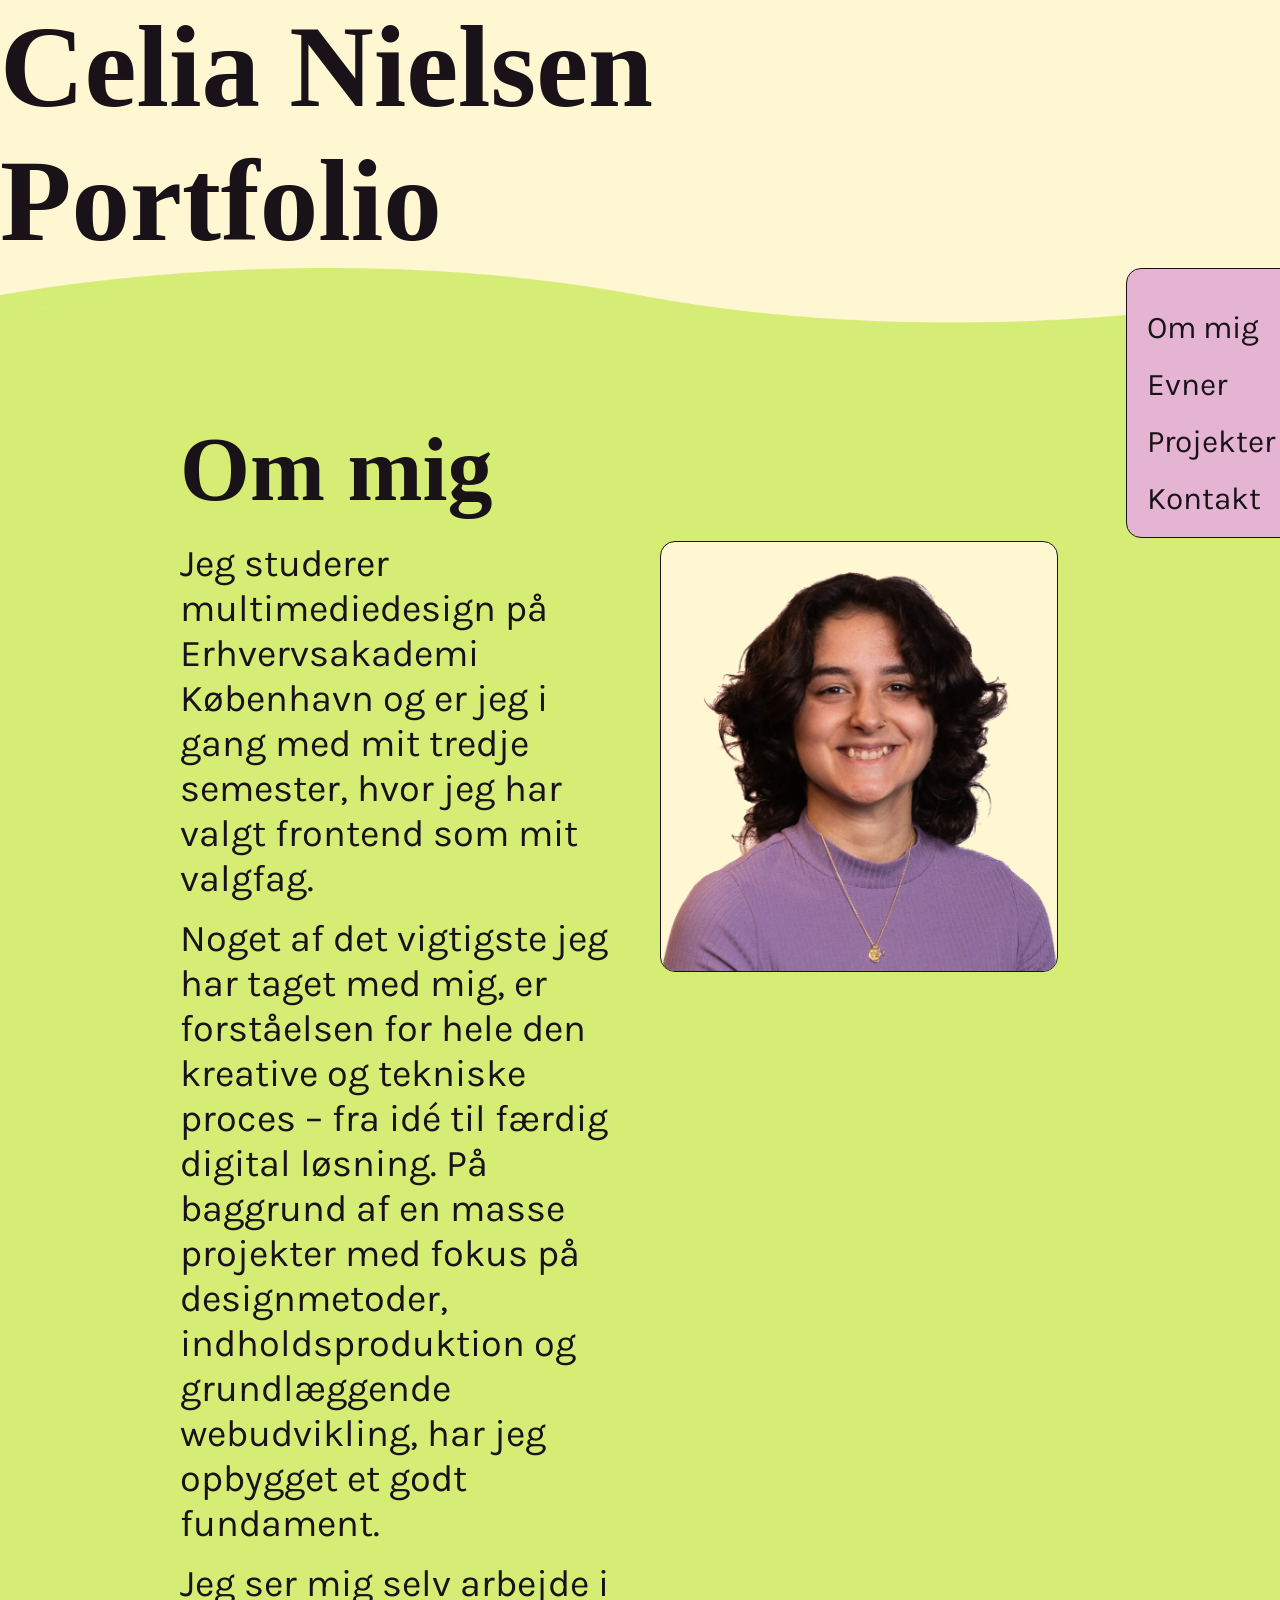
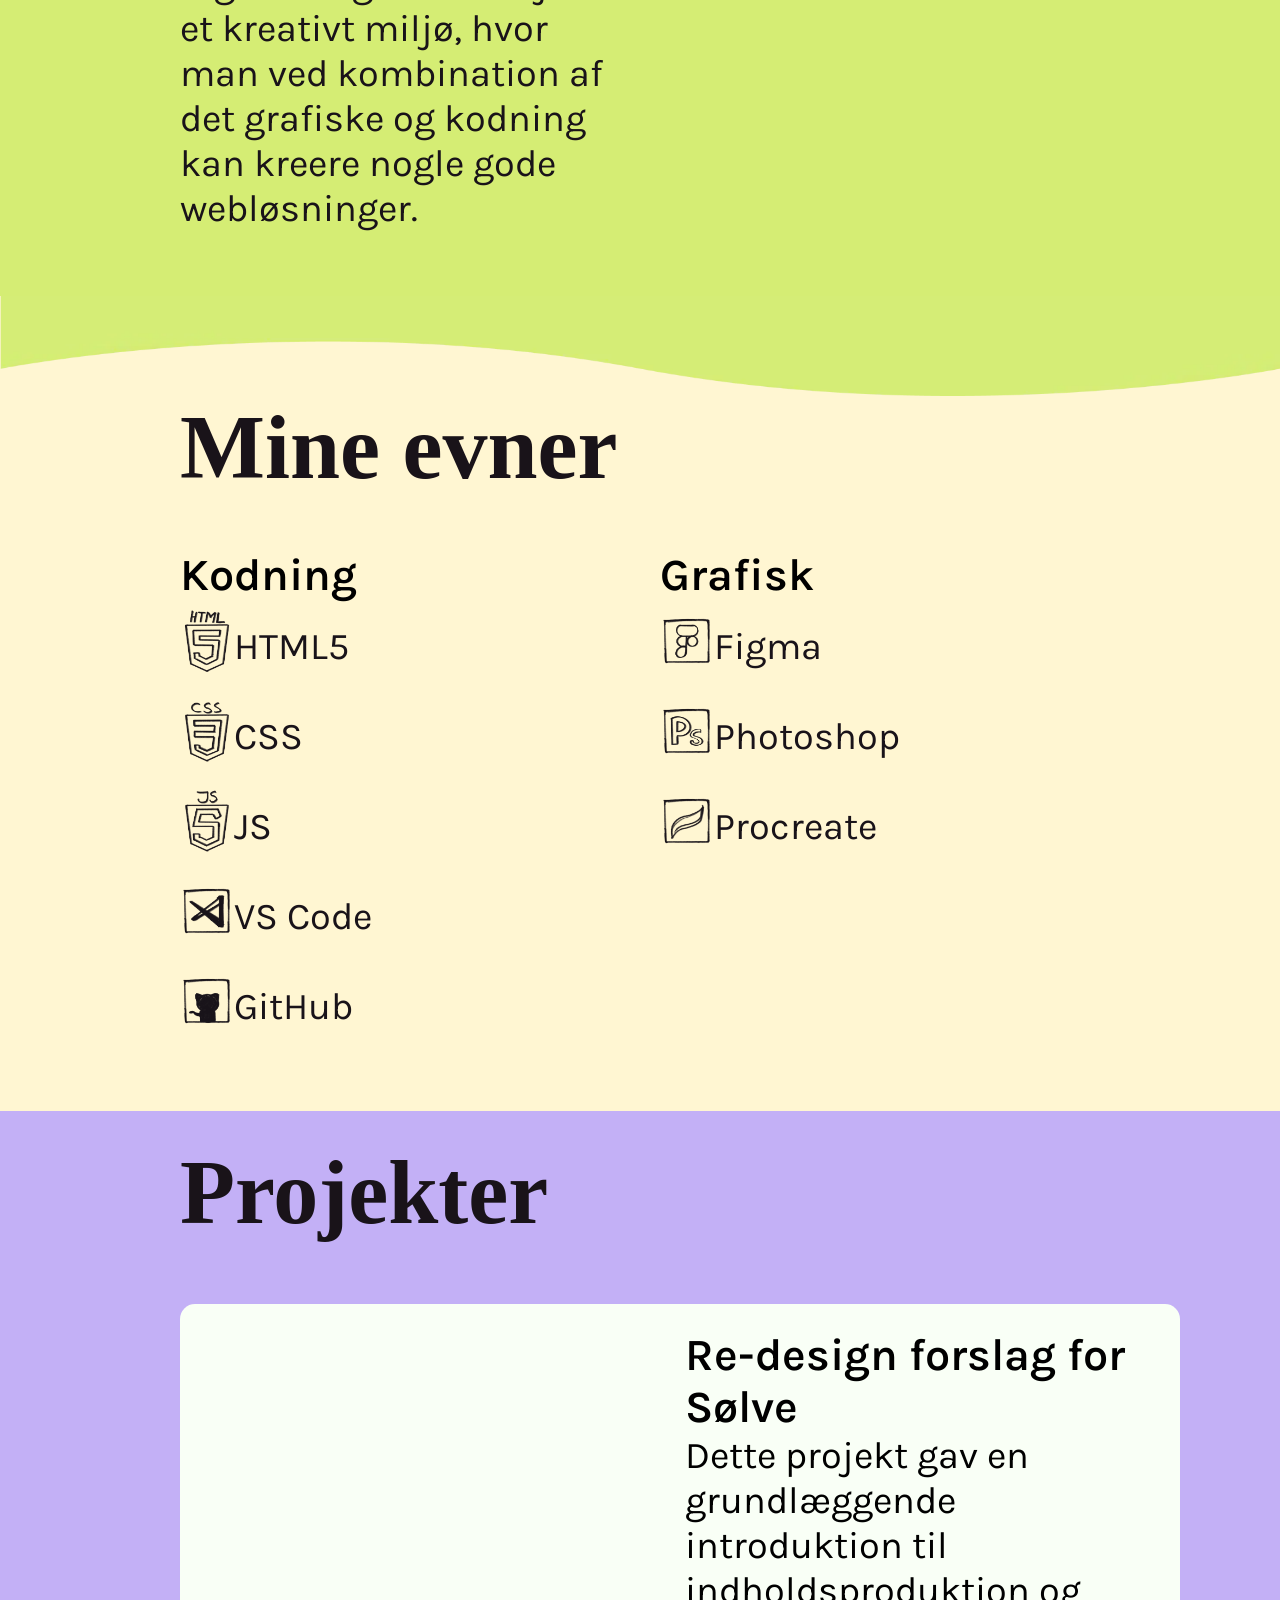
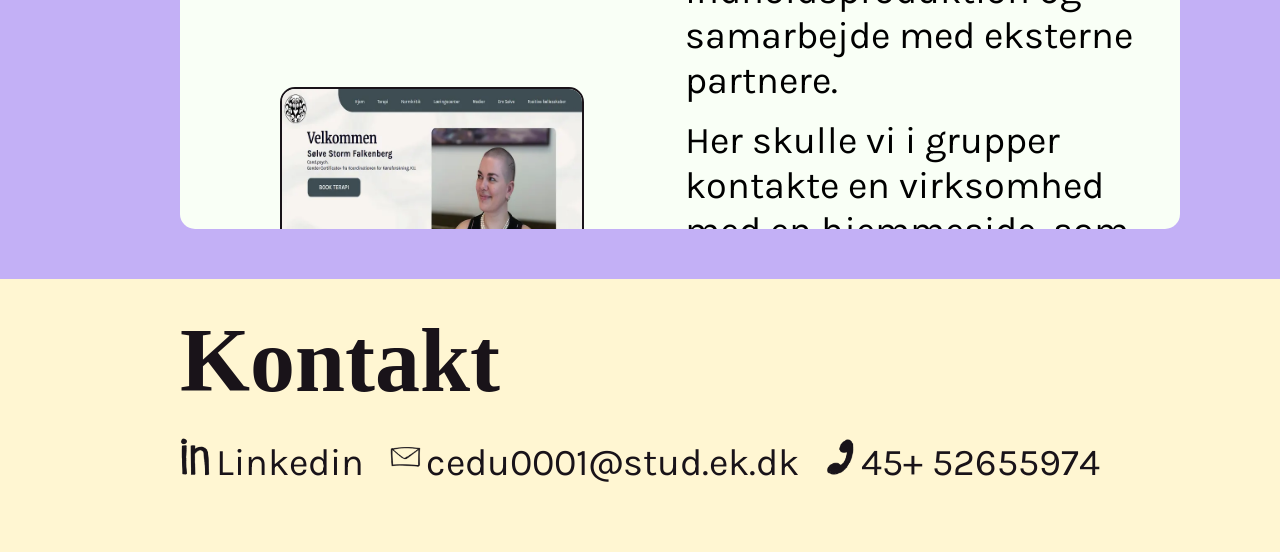
==== index.html @ 9f9ec170 "færdig med ommig, evner, kontakt er i gang med projekter" ====
<!DOCTYPE html>
<html lang="da">
<head>
    <meta charset="UTF-8">
    <meta name="viewport" content="width=device-width, initial-scale=1.0">
    <title>Celia Nielsen | Portfolio</title>

<link rel="apple-touch-icon" sizes="180x180" href="assets/apple-touch-icon.png">
<link rel="icon" type="image/png" sizes="32x32" href="assets/favicon-32x32.png">
<link rel="icon" type="image/png" sizes="16x16" href="assets/favicon-16x16.png">
<link rel="manifest" href="assets/site.webmanifest">

    <link rel="stylesheet" href="css/general.css">
    <link rel="stylesheet" href="css/style.css">
    <script src="js/burger-menu.js" defer></script>
    <script src="js/project.js" defer></script>
</head>
<body>
    <header>
        <section>
            <div>
                <h1>Celia Nielsen</h1>
                <h1>Portfolio</h1>
            </div>
            


        </section>

        <!-- Mobil header -->
			<div class="off-screen-menu">
				<ul>
					<li><a href="#om-mig">Om mig</a></li>
					<li><a href="#evner">Evner</a></li>
					<li><a href="#projekter">Projekter</a></li>
					<li><a href="#kontakt">Kontakt</a></li>
				</ul>
			</div>

        <nav>
            <!-- desktop header -->
            <ul class="ul-desk">
                <li class="li-desk"><a href="#om-mig">Om mig</a></li>
                <li class="li-desk"><a href="#evner">Evner</a></li>
                <li class="li-desk"><a href="#projekter">Projekter</a></li>
                <li class="li-desk"><a href="#kontakt">Kontakt</a></li>
            </ul>

            <div class="ham-menu">
				<span></span>
				<span></span>
				<span></span>
			</div>
        </nav>
    </header>

    <main>
        <img src="assets/wave.webp"  class="stretch" alt="">
        <section class="green-bg">
            <div id="wave">
                <h2 id="om-mig">Om mig</h2>

                <div class="grid_1-1">
                    <div>
                        <p>
                            Jeg studerer multimediedesign på Erhvervsakademi København 
                            og er jeg i gang med mit tredje semester, hvor jeg har valgt frontend som mit valgfag.
                        </p>

                        <p>
                            Noget af det vigtigste jeg har taget med mig, er forståelsen for hele den kreative og tekniske proces – fra idé til færdig digital løsning. 
                            På baggrund af en masse projekter med fokus på designmetoder, indholdsproduktion og grundlæggende webudvikling, har jeg opbygget et godt fundament. 
                        </p>

                        <p>Jeg ser mig selv arbejde i et kreativt miljø, hvor man ved kombination af det grafiske og kodning kan kreere nogle gode webløsninger.</p>

                    </div>

                    <div>
                        <img src="/img/om-mig.webp" id="om-mig-img" alt="">
                    </div>

                </div>

            </div>
        </section>
         <img src="assets/wave.webp"  class="stretch" id="flip" alt="">

        <section class="container">
            <h2 id="evner">Mine evner</h2>

            <div class="grid_1-1 footer-style">

                <div>
                    <h3>Kodning</h3>
                        <div class="flex">
                            <p><span><img src="assets/HTML-icon.webp" class="icon-img-2" alt=""></span>HTML5</p>
                        </div>

                        <div class="flex">
                            <p><span><img src="assets/CSS-icon.webp" class="icon-img-2" alt=""></span>CSS</p>
                        </div>

                        <div class="flex">
                            <p><span><img src="assets/JS-icon.webp" class="icon-img-2" alt=""></span>JS</p>
                        </div>

                        <div class="flex">
                            <p><span><img src="assets/VScode-icon.webp" class="icon-img-2" alt=""></span>VS Code</p>
                        </div>

                        <div class="flex">
                            <p><span><img src="assets/github-icon.webp" class="icon-img-2" alt=""></span>GitHub</p>
                        </div>

                </div>
                
                <div>
                    <h3>Grafisk</h3>
                        <div class="flex">
                            <p><span><img src="assets/figma-icon.webp" class="icon-img-2" alt=""></span>Figma</p>
                        </div>

                         <div class="flex">
                             <p><span><img src="assets/PS-icon.webp" class="icon-img-2" alt=""></span>Photoshop</p>
                        </div>

                         <div class="flex">
                            <p><span><img src="assets/procreate-icon.webp" class="icon-img-2" alt=""></span>Procreate</p>
                        </div>

                </div>

            </div>

        </section>

        <section id="projekter" >
            <div class="container" >
                <h2 class="footer-style">Projekter</h2>
			<!-- --------- SLIDESHOW CONTAINER --------- -->
			<div class="slideshow-container">
				

				<!-- Første slide -->
				<div class="slide active">
					<div class="slide-content">
						<img src="img/projekt-1.webp" alt=""class="slideshow-img"/>
                        
						<div>
							<h3>Re-design forslag for Sølve</h3>
							<p>Dette projekt gav en grundlæggende introduktion til indholdsproduktion og samarbejde med eksterne partnere.</p>
                            <p>Her skulle vi i grupper kontakte en virksomhed med en hjemmeside, som mente at de havde behov for et forslag til et redesign. 
                            Vores gruppe kom i kontakt med psykologen, Sølve Storm, hvor vi efter et møde fandt ud af bl.a. hvilken stil og funktioner som hjemmesiden skulle kunne.</p>
                            <p>
                                En af mine roller i dette projekt var at illustrere 3 tegninger, som ville passe til undersiden “Normkritik”.
                            </p>
							
						</div>
					</div>
				</div>

				<!-- Andet slide -->
				<div class="slide">
					<div class="slide-content">
						<img src="img/projekt-2.webp" alt="" class="slideshow-img"/>
						<div>
							<h3>Arbejde med webshop og API'er</h3>
							<p>
								ahhh
							</p>
							<a href="https://jest0003.github.io/gruppe_1_t8/index.html" target="_blank" class="cta">Se hjemmesiden her!</a>
						</div>
					</div>
				</div>

				<!-- Tredje slide -->
				<div class="slide">
					<div class="slide-content">
						<img src="img/projekt-3.webp" alt="" class="slideshow-img" />
						<div>
							<h3>Re-design af NV-Foto</h3>
							<p>
								
							</p>
							<a href="http://nv-foto.dk/" target="_blank" class="cta">Se hjemmesiden her!</a>
						</div>
					</div>
				</div>

			

				<!-- Indikatorprikker -->
              
				<div class="slideshow-indicators">
                       <!-- Venstre pil (forrige slide) -->
				<button class="prev" onclick="changeSlide(-1)">&#10094;</button>
                <div>
					<span class="dot active" onclick="currentSlide(0)"></span>
					<span class="dot" onclick="currentSlide(1)"></span>
					<span class="dot" onclick="currentSlide(2)"></span>
                      	<!-- Højre pil (næste slide) -->
                         </div>
				<button class="next" onclick="changeSlide(1)">&#10095;</button>
				</div>
              
			</div>
            </div>
        </section>

    </main>

    <footer class="container footer-style">
            <h2 id="kontakt">Kontakt</h2>

            <div class="flex">
                <a href="https://www.linkedin.com/in/celia-nielsen-b42b8434a/" target="_blank"><span><img src="assets/linkedin-icon.webp" class="icon-img" alt=""></span>Linkedin</a>
                <p><span><img src="assets/mail-icon.webp" class="icon-img" alt=""></span>cedu0001@stud.ek.dk</p>
                <p><span><img src="assets/phone-icon.webp" class="icon-img" alt=""></span>45+ 52655974</p>
            </div>
    </footer>

</body>
</html>
---- css/general.css ----
* {
	margin: 0;
	padding: 0;
	list-style: none;
	text-decoration: none;
}

:root {
	--bg-color: #fff6d2;
	--text-color: #191319;
    --green-gray: #F9FFF6;
	--light-g: #D5ED74;
    --light-p: #C3B0F6;
    --dark-p: #9B8BC7;
	--light-pur-pink: #E5B4D2;
}

@font-face {
	font-family: gamja;
  src: url(../fonts/GamjaFlower-Regular.ttf);
}

@font-face {
  font-family: karla-r;
  src: url(../fonts/Karla-Regular.ttf);
}

@font-face {
  font-family: karla-sb;
  src: url(../fonts/Karla-SemiBold.ttf);
}

/* fonte og str. for tekst */

h1, h2{
	font-family: gamja;
}

p, a{
	font-family: karla-r;
	font-size: 4.2vh;
}

.ul-desk a{
	font-family: karla-r;
	font-size: 3.5vh;
}

h3{
	font-family: karla-sb;
	font-size: 5vh;
}

h1{
	font-size: 13vh;
}

h2{
	font-size: 10vh;
}

h1,h2,p,a{
	color: var(--text-color);
	overflow-wrap: break-word;
	hyphens: auto;
}

a{
	cursor: pointer;
}

body {
	background-color: var(--bg-color);
}

p{
	margin-bottom: 15px;
}


/* computer/ desktop */
@media (min-width: 800px) {
.container, #wave{
    margin: auto 180px;
    display: flex;
    flex-direction: column;
    justify-content: flex-start;
}

.off-screen-menu {
    display: none;
}

/* om mig */

.grid_1-1{
    display: grid;
    grid-template-columns: repeat(2,1fr);
	gap: 40px;
}

#om-mig-img{
	background-color: #fff6d2;
	padding-top: 30px;
	border-radius: 15px;
	max-width: 90%;
	height: auto;
	display: block;
	border: 1.9px solid var(--text-color);
}


/* projekter */
.slideshow-indicators {
		grid-column: 2/3;
		display: flex;
		justify-content: center;
		margin-top: 5px;
		padding-bottom: 10px;
	}

	.slideshow-container {
		position: relative; /* Gør det muligt at placere pile absolut i forhold til containeren */
		width: 1000px;
		height: 500px;
		padding-top: 25px;
	}
	/* Billede styling */
	.slide img {
		width: 100%; /* Sørger for, at billedet ikke overstiger sin container */
		max-width: 300px; /* Begrænser billedets maksimale bredde */
	}

	.slideshow-img {
		margin-left: 100px;
		max-height: 350px;
		object-fit: contain;
	}

	.prev,
	.next {
		margin: 5px;
	}

	.prev:hover,
	.next:hover {
		color: var(--text-color);
		background-color: var(--light-g);
		transition: 0.5s;
	}



}

/* mobil */
@media (max-width: 800px) {
	
	h1{
		font-size: 40px;
	}

	h2{
		font-size: 36px;
	}

	a, p{
		font-size: 20px;
	}


	.container, #wave{
    margin: 10px 60px;
    display: flex;
    flex-direction: column;
    justify-content: flex-start;
	}

	.li-desk {
		display: none;
	}

	.ul-desk{
   	margin-left: 86%;
    background-color: var(--light-pur-pink);
    position: fixed;
    z-index: 2;
	height: 9px;
  	width: 19px;
	border-radius: 15px;
} 

	/* off-screen-menu */
	.off-screen-menu {
		z-index: 9;
		background-color: var(--light-pur-pink);
		height: 100vh;
		width: 100%;
		max-width: 250px;
		position: fixed;
		top: 0;
		right: -450px;
		display: flex;
		flex-direction: column;
		align-items: center;
		justify-content: center;
		text-align: center;
		font-size: 3rem;
		transition: 0.3s ease;
		justify-content: flex-start;
		padding-top: 100px;
		
	}
	.off-screen-menu.active {
		right: 0;
		
	}

	/* ham menu */
	.ham-menu {
		z-index: 10;
		height: 50px;
		width: 40px;
		margin-left: 88%;
		position: fixed;
	
	}
	.ham-menu span {
		height: 5px;
		width: 100%;
		background-color: var(--text-color);
		border-radius: 25px;
		position: absolute;
		left: 50%;
		top: 50%;
		transform: translate(-50%, -50%);
		transition: 0.3s ease;
		z-index: 10;
	}
	.ham-menu span:nth-child(1) {
		top: 25%;
	}
	.ham-menu span:nth-child(3) {
		top: 75%;
	}
	.ham-menu.active span {
		background-color: var(--text-color);
	}
	.ham-menu.active span:nth-child(1) {
		top: 50%;
		transform: translate(-50%, -50%) rotate(45deg);
	}
	.ham-menu.active span:nth-child(2) {
		opacity: 0;
	}
	.ham-menu.active span:nth-child(3) {
		top: 50%;
		transform: translate(-50%, -50%) rotate(-45deg);
	}

/* om mig - mobil */

#om-mig-img{
	max-width: 90%;
	height: auto;
	display: block;
}


/* projekter */
.slideshow-container {
		min-height: 100px;
		height: 550px;
	}

	.slide-content {
		display: grid;
		grid-template-columns: 1fr 1fr; /* Bevarer layoutet med billede + tekst ved siden af hinanden */
		gap: 10px; /* Mindre afstand mellem elementer */
	}
	.prev,
	.next {
		display: none; /* Skjuler navigationspile på mobil, da vi bruger swipe i stedet */
	}

	.cta {
		display: inline-block; /* Gør knappen klikbar */
		margin-bottom: 10px; /* Lidt afstand over knappen */
		padding: 10px 20px; /* Sikrer plads til knappen */
		margin-right: 20px;
	}

	/* Prikker under billedet på mobil */
	.slideshow-indicators {
		margin-top: 245px; /* Lidt tættere på billedet */
		margin-left: -612px; /* Lidt tættere på billedet */
	}

}
---- css/style.css ----
h2{
	margin-bottom: 20px;
}

/* header */

.ul-desk{
    margin-left: 88%;
    background-color: var(--light-pur-pink);
    position: fixed;
    padding: 20px;
    z-index: 2;
    border-radius: 15px;
	border: 1.5px solid var(--text-color);
} 

.li-desk{
    margin-top: 20px;
}

.ul-desk li a.active-link {
    background-color: var(--light-g);
    padding: 5px 10px;
    border-radius: 5px;
}

/* om mig */

.green-bg{
    background-color: var(--light-g);
    padding-top: 50px;
    padding-bottom: 50px; 
}

.stretch{
    width: 100vw;
    display: block;
    height: 100px;
}

#flip{
    rotate: -180deg;
}

/* mine evner */

.icon-img-2 {
    height: 70px;
    max-width: 70px;
}

/* projekter */

#projekter{
    background-color: var(--light-p);
}


/* --------- SLIDESHOW CONTAINER --------- */
.slideshow-container {
	position: relative; 
	margin: auto; 
	overflow: hidden; 
	display: grid;
	grid-template-columns: auto 1fr auto; 
	align-items: center;
	background-color: var(--green-gray);
    margin-bottom: 50px;
    border-radius: 15px;
}

#m-nudler {
	color: white;
	grid-column: 2/3;
	text-align: center;
	font-size: 24px;
}

/* --------- SLIDES --------- */
.slide {
	display: none; 
	grid-column: 2; 
}


.active {
	display: flex; 
	justify-content: center; 
	align-items: center; 
}

/* --------- LAYOUT FOR TEKST & BILLEDE --------- */
.slide-content {
	display: flex;
	position: relative;
	display: grid;
	grid-template-columns: 1fr 1fr; 
	align-items: center; 
	gap: 10px; 
}

.slide-content h3,
.slide-content p {
	color: rgb(0, 0, 0);
}

/* Billede styling */
.slide img {
	width: 100%;
	border: 2px solid var(--text-color);
	border-radius: 15px;
}

.slideshow-img {
	max-height: 700px;
	width: 100%;
	object-fit: contain;
	
}

/* --------- CTA KNAP --------- */
.cta {
	display: inline-block;
	margin-top: 10px; 
	padding: 10px 20px; 
	background-color: var(--light-pur-pink); 
	color: var(--text-color);  
	border-radius: 45px; 
}

/* --------- NAVIGATIONSPILE --------- */
.prev,
.next {
	background-color: var(--light-pur-pink);
	color: var(--text-color); 
	font-size: 20px; 
	padding: 10px; 
	border: none; 
	cursor: pointer; 
    border-radius: 15px;
}

/* --------- INDIKATORPRIKKER --------- */
.slideshow-indicators {
	display: flex;
	justify-content: center;
	margin-top: 10px;
	padding-bottom: 10px;
    justify-content: space-evenly;
}

.dot {
	height: 12px;
	width: 12px;
	margin: 0 5px;
	background-color: gray;
	border-radius: 50%;
	display: inline-block;
	cursor: pointer;
}

.dot.active {
	background-color: var(--light-g);
}

/* slideshow slut */



/* kontakt */

.footer-style{
    margin-top: 30px;
	margin-bottom: 60px;
}

.flex {
    display: flex;
    justify-content: space-between;
    align-items: center;
    flex-wrap: wrap;
}

.flex a, .flex p {
    display: flex; 
    align-items: center;
    margin: 5px 0;
}

.icon-img {
    height: 40px;
    max-width: 40px;
    margin-right: 5px;
}
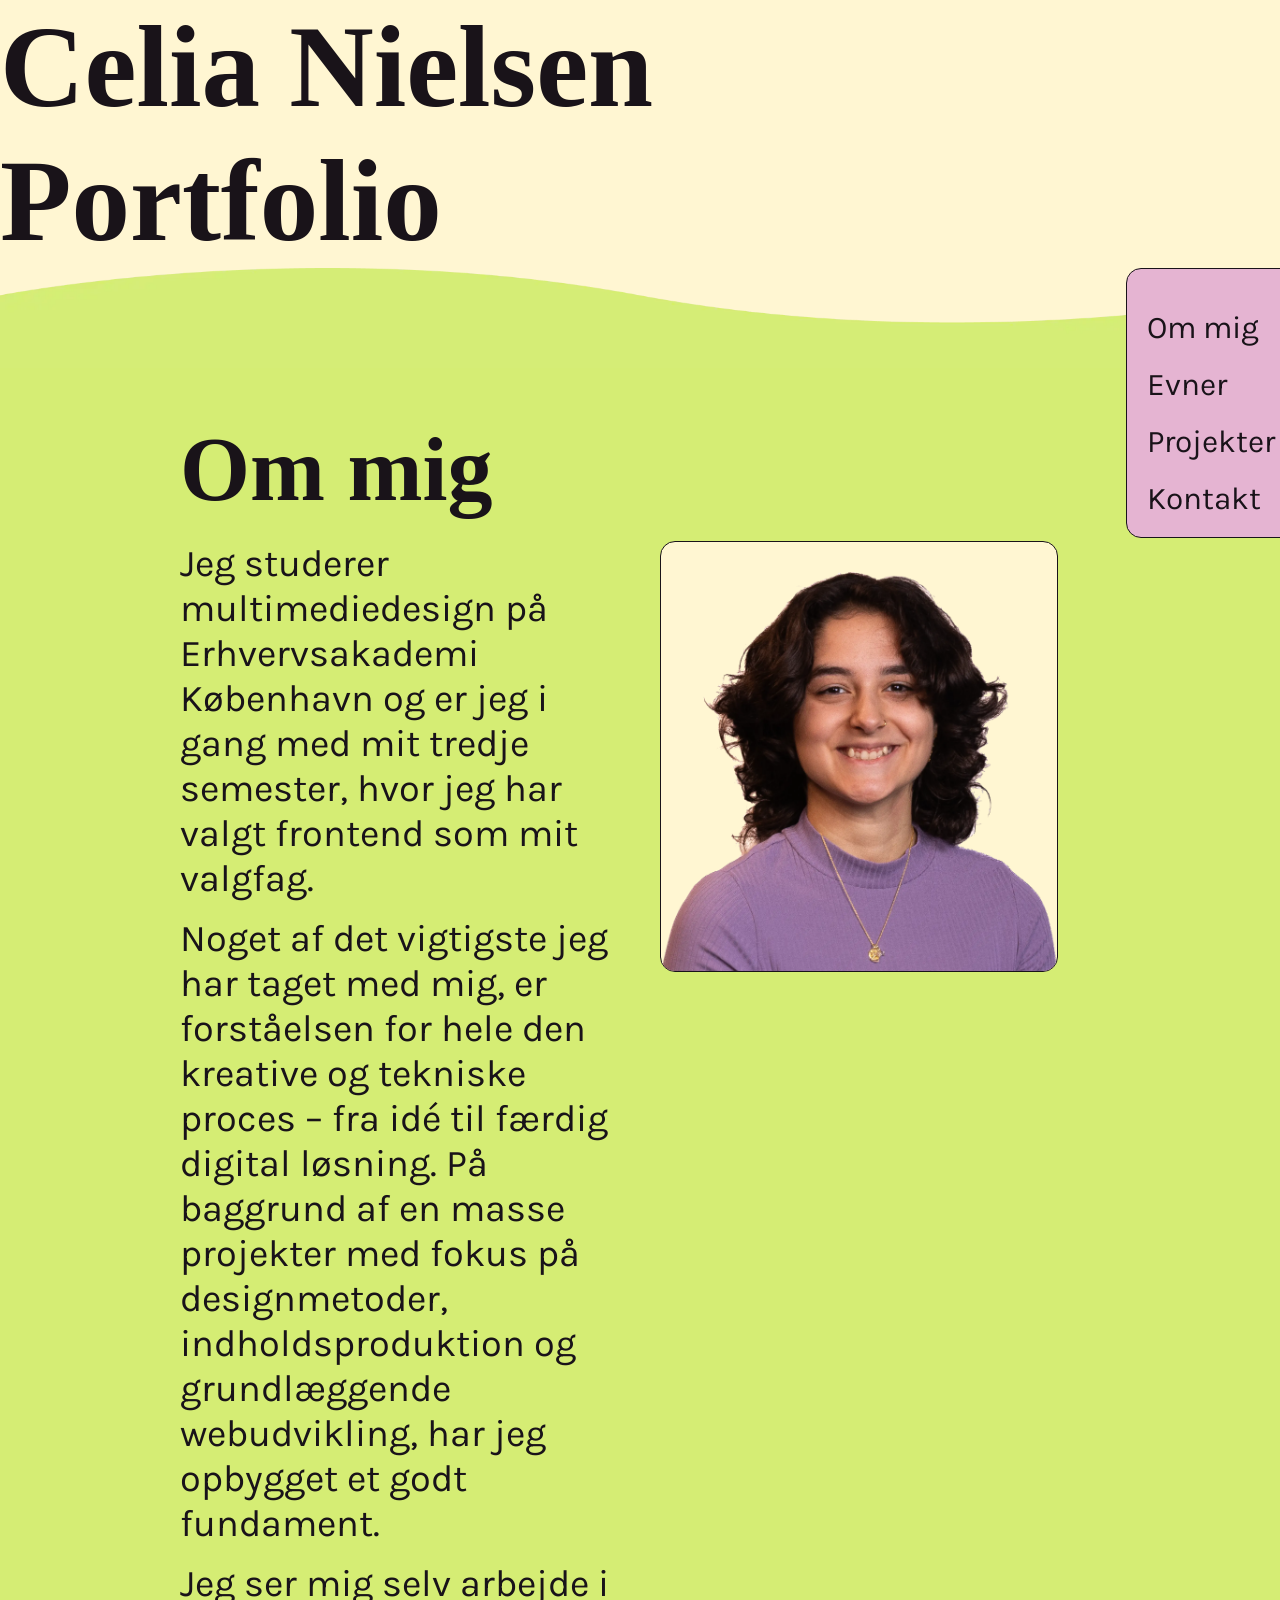
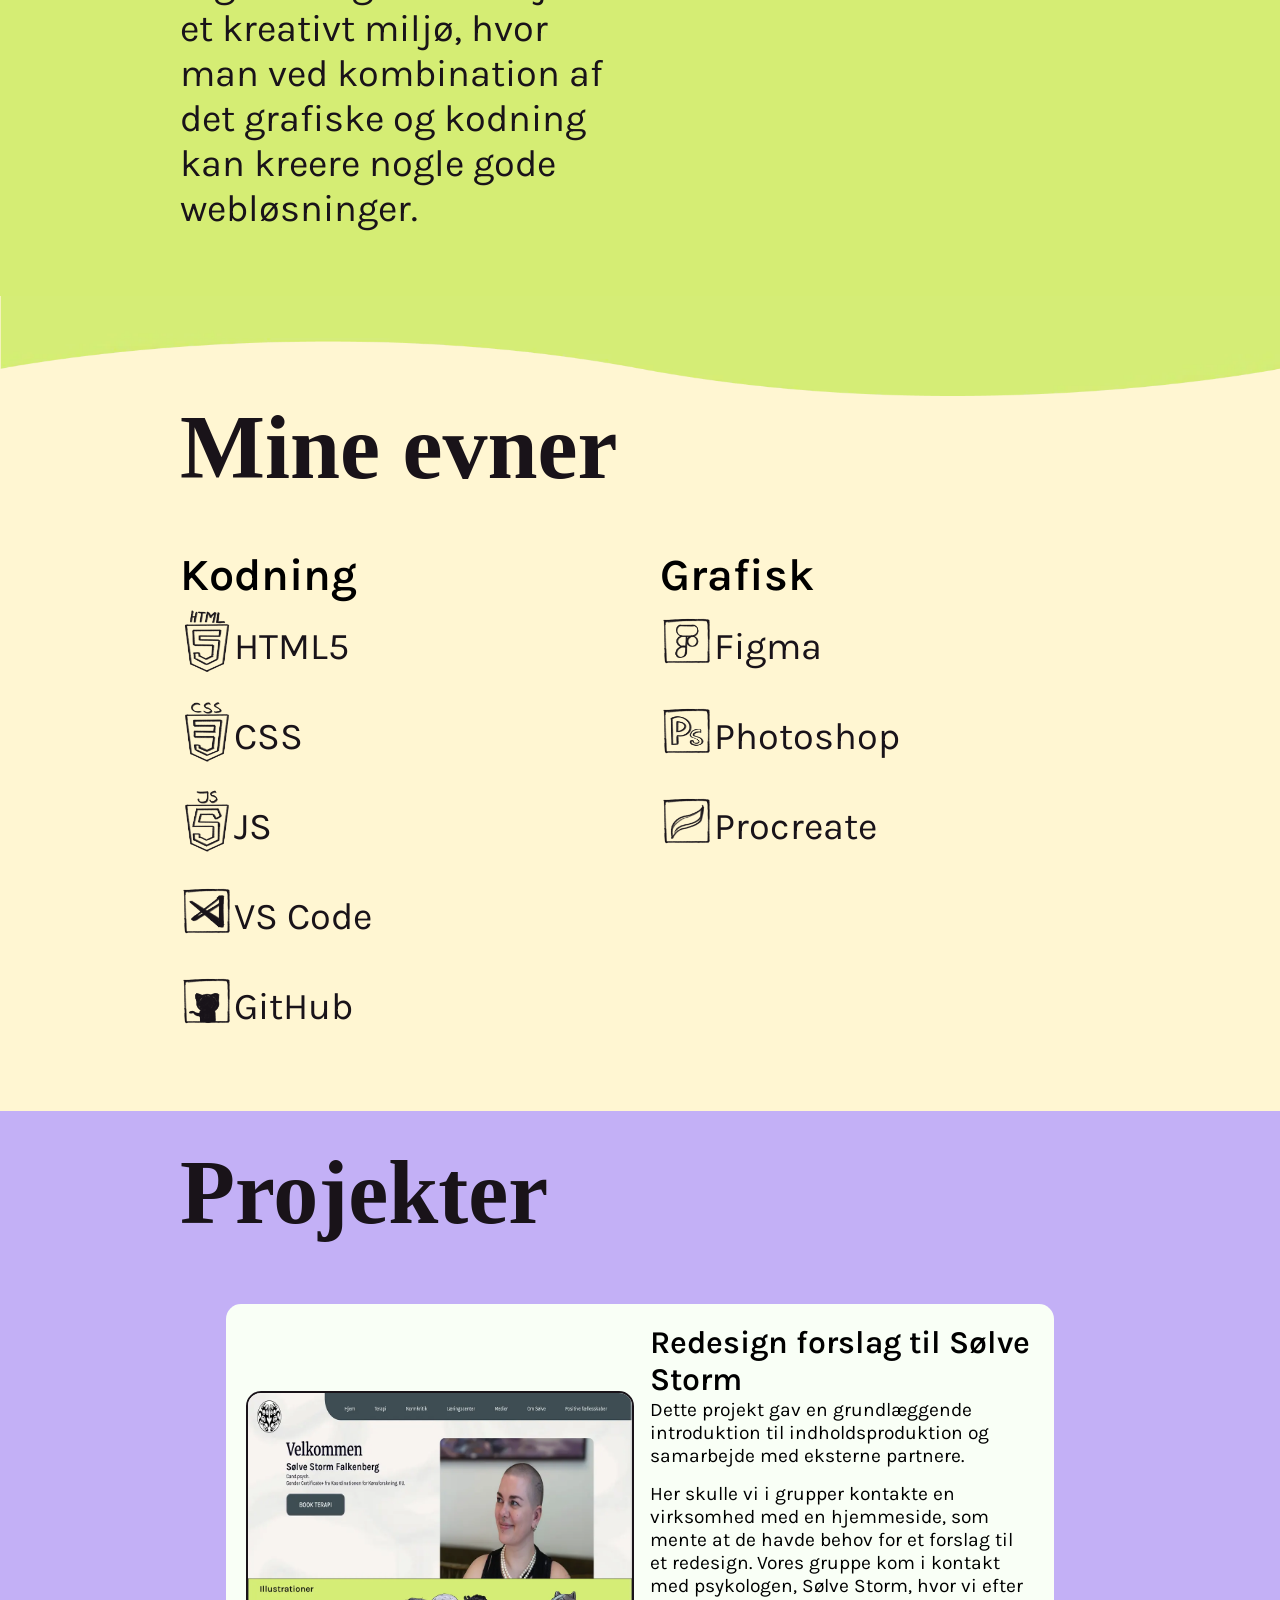
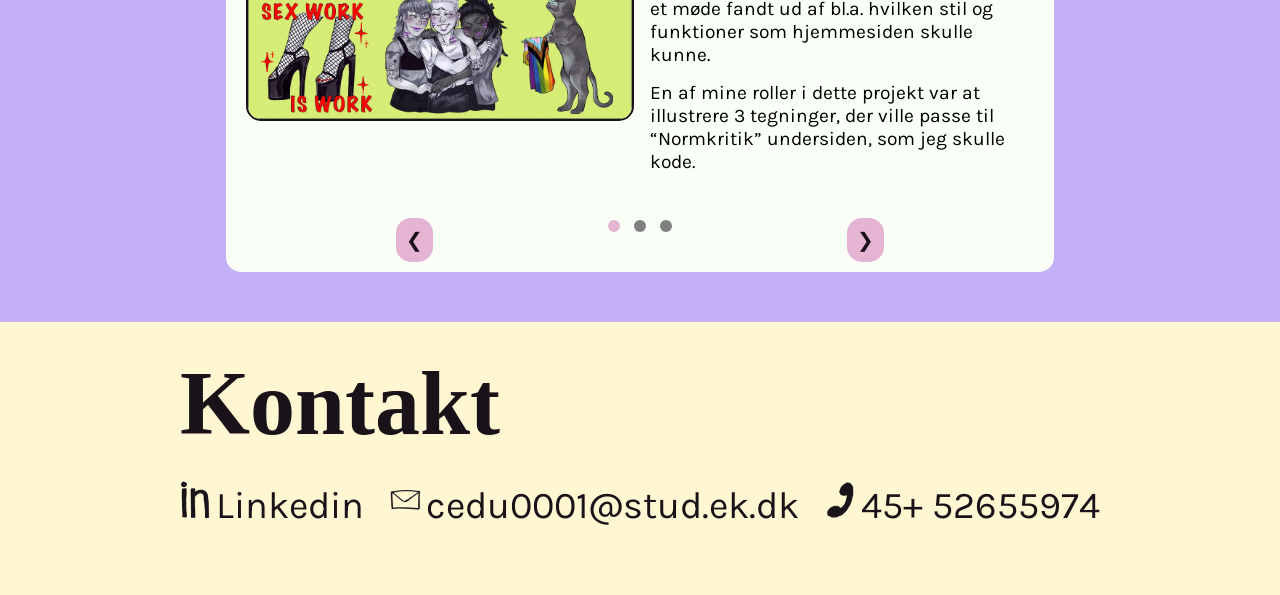
==== commit 0806e196: "igang med projekter til mobil" ====
--- a/index.html
+++ b/index.html
@@ -76,9 +76,9 @@
 
                     </div>
 
-                    <div>
+                    
                         <img src="/img/om-mig.webp" id="om-mig-img" alt="">
-                    </div>
+                    
 
                 </div>
 
@@ -143,17 +143,17 @@
 				
 
 				<!-- Første slide -->
-				<div class="slide active">
+				<div class="slide on">
 					<div class="slide-content">
 						<img src="img/projekt-1.webp" alt=""class="slideshow-img"/>
                         
 						<div>
-							<h3>Re-design forslag for Sølve</h3>
+							<h3>Redesign forslag til Sølve Storm</h3>
 							<p>Dette projekt gav en grundlæggende introduktion til indholdsproduktion og samarbejde med eksterne partnere.</p>
                             <p>Her skulle vi i grupper kontakte en virksomhed med en hjemmeside, som mente at de havde behov for et forslag til et redesign. 
                             Vores gruppe kom i kontakt med psykologen, Sølve Storm, hvor vi efter et møde fandt ud af bl.a. hvilken stil og funktioner som hjemmesiden skulle kunne.</p>
                             <p>
-                                En af mine roller i dette projekt var at illustrere 3 tegninger, som ville passe til undersiden “Normkritik”.
+                                En af mine roller i dette projekt var at illustrere 3 tegninger, der ville passe til “Normkritik” undersiden, som jeg skulle kode.
                             </p>
 							
 						</div>
@@ -165,10 +165,17 @@
 					<div class="slide-content">
 						<img src="img/projekt-2.webp" alt="" class="slideshow-img"/>
 						<div>
-							<h3>Arbejde med webshop og API'er</h3>
+							<h3>Blooming Beauty</h3>
 							<p>
-								ahhh
+								Dette projekt fokuserede på at udvikle en dynamisk hjemmeside, hvor vi i grupper arbejdede med at UX/UI og at fetch data i JSON-format.
 							</p>
+
+                            <p>Vi gik derefter i gang med at udvikle, designe og implementere en hjemmeside som løsning, hvor vi samtidig skulle være opmærksomme på, hvordan hjemmesiden formidler afsenderens identitet samt dækker brugerens behov. 
+                            </p>
+
+                            <p>I dette projekt var min rolle bl.a. at designe og kode produktlisterne til kategorierne, “Makeup”, “Skin Care” og “Fragrances” 
+                            </p>
+
 							<a href="https://jest0003.github.io/gruppe_1_t8/index.html" target="_blank" class="cta">Se hjemmesiden her!</a>
 						</div>
 					</div>
@@ -179,10 +186,14 @@
 					<div class="slide-content">
 						<img src="img/projekt-3.webp" alt="" class="slideshow-img" />
 						<div>
-							<h3>Re-design af NV-Foto</h3>
+							<h3>Redesign af NV-Foto</h3>
 							<p>
-								
+							Dette projekt var et 2. semester eksamensprojektet, hvor vi i grupper fik til opgave at lave en digital løsning for en virksomhed. Der skulle udvikles en hjemmeside og content til SoMe på baggrund af vores research, 
+                            designproces og usertests. Vi kom i kontakt med NV-Foto, som ønskede et redesign af deres hjemmeside.
 							</p>
+                            <p>
+                             Hjemmesiden blev bygget op i Astro, hvor min rolle var bl.a. at tegne nogle af illustrationerne brugt på hjemmesiden, samt kode “Fremkald” undersiden.
+                            </p>
 							<a href="http://nv-foto.dk/" target="_blank" class="cta">Se hjemmesiden her!</a>
 						</div>
 					</div>
@@ -194,14 +205,14 @@
               
 				<div class="slideshow-indicators">
                        <!-- Venstre pil (forrige slide) -->
-				<button class="prev" onclick="changeSlide(-1)">&#10094;</button>
-                <div>
-					<span class="dot active" onclick="currentSlide(0)"></span>
-					<span class="dot" onclick="currentSlide(1)"></span>
-					<span class="dot" onclick="currentSlide(2)"></span>
-                      	<!-- Højre pil (næste slide) -->
-                         </div>
-				<button class="next" onclick="changeSlide(1)">&#10095;</button>
+                    <button class="prev" onclick="changeSlide(-1)">&#10094;</button>
+                    <div>
+                        <span class="dot on" onclick="currentSlide(0)"></span>
+                        <span class="dot" onclick="currentSlide(1)"></span>
+                        <span class="dot" onclick="currentSlide(2)"></span>
+                    </div>
+                    <!-- Højre pil (næste slide) -->
+                    <button class="next" onclick="changeSlide(1)">&#10095;</button>
 				</div>
               
 			</div>
--- a/css/general.css
+++ b/css/general.css
@@ -77,9 +77,45 @@
 	margin-bottom: 15px;
 }
 
+.slideshow-container {
+	position: relative; 
+	margin: auto; 
+	overflow: hidden; 
+	display: grid;
+	grid-template-columns: auto 1fr auto; 
+	align-items: center;
+	background-color: var(--green-gray);
+    margin-bottom: 50px;
+    border-radius: 15px;
+}
+
+
 
 /* computer/ desktop */
 @media (min-width: 800px) {
+
+	
+
+.ul-desk{
+    margin-left: 88%;
+    background-color: var(--light-pur-pink);
+    position: fixed;
+    padding: 20px;
+    z-index: 2;
+    border-radius: 15px;
+	border: 1.5px solid var(--text-color);
+} 
+
+.li-desk{
+    margin-top: 20px;
+}
+
+.ul-desk li a.active-link {
+    background-color: var(--light-g);
+    padding: 5px 10px;
+    border-radius: 5px;
+}
+
 .container, #wave{
     margin: auto 180px;
     display: flex;
@@ -100,7 +136,7 @@
 }
 
 #om-mig-img{
-	background-color: #fff6d2;
+	background-color: var(--bg-color);
 	padding-top: 30px;
 	border-radius: 15px;
 	max-width: 90%;
@@ -110,44 +146,128 @@
 }
 
 
-/* projekter */
+/* --------- SLIDESHOW CONTAINER --------- */
+.slideshow-container {
+    position: relative;
+    margin: auto;
+    overflow: hidden;
+    display: grid;
+    grid-template-columns: auto 1fr auto;
+    align-items: center;
+    background-color: var(--green-gray);
+    margin-bottom: 50px;
+    border-radius: 15px;
+    max-width: 1200px;
+    min-height: 400px;
+    width: 90%;
+}
+
+/* --------- SLIDES --------- */
+.slide {
+    display: none;
+    grid-column: 2;
+}
+
+.on {
+    display: flex;
+    justify-content: center;
+    align-items: center;
+}
+
+/* --------- LAYOUT FOR TEKST & BILLEDE --------- */
+.slide-content {
+    display: grid;
+    grid-template-columns: 1fr 1fr;
+    align-items: center;
+    gap: 20px;
+    padding: 20px;
+    width: 100%;
+}
+
+.slide-content h3 {
+    font-size: clamp(18px, 2.5vw, 32px);
+    color: rgb(0, 0, 0);
+}
+
+.slide-content p {
+    font-size: clamp(14px, 1.5vw, 20px);
+    color: rgb(0, 0, 0);
+}
+
+/* Billede styling */
+.slide img{
+	width: 100%;
+	border: 2px solid var(--text-color);
+	border-radius: 15px;
+}
+
+.slideshow-img {
+	max-height: 600px;
+	width: 100%;
+	object-fit: contain;
+	margin-right: 30px;
+	
+}
+
+/* --------- CTA KNAP --------- */
+.cta {
+    display: inline-block;
+    margin-top: 10px;
+    padding: 10px 20px;
+    background-color: var(--light-pur-pink);
+    color: var(--text-color);
+    border-radius: 45px;
+	font-size: 24px;
+}
+
+.cta:hover, .next:hover, .prev:hover{
+	background-color: var(--light-g);
+	transition: 0.2s;
+}
+
+/* --------- NAVIGATIONSPILE --------- */
+.prev,
+.next {
+    background-color: var(--light-pur-pink);
+    color: var(--text-color);
+    font-size: clamp(16px, 3vw, 24px);
+    padding: clamp(8px, 1.5vw, 16px);
+    border: none;
+    cursor: pointer;
+    border-radius: 15px;
+    z-index: 10;
+}
+
+.prev {
+    grid-column: 1;
+}
+
+.next {
+    grid-column: 3;
+}
+
+/* --------- INDIKATORPRIKKER --------- */
 .slideshow-indicators {
-		grid-column: 2/3;
-		display: flex;
-		justify-content: center;
-		margin-top: 5px;
-		padding-bottom: 10px;
-	}
-
-	.slideshow-container {
-		position: relative; /* Gør det muligt at placere pile absolut i forhold til containeren */
-		width: 1000px;
-		height: 500px;
-		padding-top: 25px;
-	}
-	/* Billede styling */
-	.slide img {
-		width: 100%; /* Sørger for, at billedet ikke overstiger sin container */
-		max-width: 300px; /* Begrænser billedets maksimale bredde */
-	}
-
-	.slideshow-img {
-		margin-left: 100px;
-		max-height: 350px;
-		object-fit: contain;
-	}
-
-	.prev,
-	.next {
-		margin: 5px;
-	}
-
-	.prev:hover,
-	.next:hover {
-		color: var(--text-color);
-		background-color: var(--light-g);
-		transition: 0.5s;
-	}
+    display: flex;
+    justify-content: center;
+    margin-top: 10px;
+    padding-bottom: 20px;
+    grid-column: 1 / -1;
+}
+
+.dot {
+    height: 12px;
+    width: 12px;
+    margin: 0 5px;
+    background-color: gray;
+    border-radius: 50%;
+    display: inline-block;
+    cursor: pointer;
+}
+
+.dot.on {
+    background-color: var(--light-pur-pink);
+}
 
 
 
@@ -162,6 +282,10 @@
 
 	h2{
 		font-size: 36px;
+	}
+
+	h3{
+		font-size: 24px;
 	}
 
 	a, p{
@@ -176,21 +300,22 @@
     justify-content: flex-start;
 	}
 
-	.li-desk {
+.li-desk {
 		display: none;
-	}
-
-	.ul-desk{
-   	margin-left: 86%;
+}
+
+.ul-desk{
+    margin-left: 86%;
     background-color: var(--light-pur-pink);
     position: fixed;
     z-index: 2;
-	height: 9px;
-  	width: 19px;
-	border-radius: 15px;
+    height: 50px;
+    width: 57px;
+    border-radius: 15px;
 } 
 
-	/* off-screen-menu */
+
+
 	.off-screen-menu {
 		z-index: 9;
 		background-color: var(--light-pur-pink);
@@ -216,6 +341,10 @@
 		
 	}
 
+	.off-screen-menu ul{
+		margin-bottom: 100px;
+	}
+
 	/* ham menu */
 	.ham-menu {
 		z-index: 10;
@@ -260,40 +389,64 @@
 
 /* om mig - mobil */
 
+.grid_1-1{
+    display: grid;
+    grid-template-columns: 1fr;
+	gap: 40px;
+}
+
 #om-mig-img{
 	max-width: 90%;
 	height: auto;
 	display: block;
+	border: 1.9px solid var(--text-color);
+	background-color: var(--bg-color);
+	border-radius: 15px;
+	padding-top: 20px;
+	order: -1;
+	
 }
 
 
 /* projekter */
 .slideshow-container {
 		min-height: 100px;
-		height: 550px;
+		height: auto;
 	}
 
 	.slide-content {
 		display: grid;
-		grid-template-columns: 1fr 1fr; /* Bevarer layoutet med billede + tekst ved siden af hinanden */
-		gap: 10px; /* Mindre afstand mellem elementer */
-	}
+		grid-template-columns: 1fr;
+		gap: 10px; 
+		padding: 10px;
+	}
+
+	.slide img{
+	width: 100%;
+	border: 2px solid var(--text-color);
+	border-radius: 15px;
+}
+
+.slideshow-img {
+	max-height: 600px;
+	width: 100%;
+	object-fit: contain;
+	margin-right: 30px;
+	
+}
 	.prev,
 	.next {
-		display: none; /* Skjuler navigationspile på mobil, da vi bruger swipe i stedet */
+		display: none; 
 	}
 
 	.cta {
-		display: inline-block; /* Gør knappen klikbar */
-		margin-bottom: 10px; /* Lidt afstand over knappen */
-		padding: 10px 20px; /* Sikrer plads til knappen */
+		display: inline-block; 
+		margin-bottom: 10px; 
+		padding: 10px 20px; 
 		margin-right: 20px;
 	}
 
-	/* Prikker under billedet på mobil */
-	.slideshow-indicators {
-		margin-top: 245px; /* Lidt tættere på billedet */
-		margin-left: -612px; /* Lidt tættere på billedet */
-	}
-
-}+	
+
+}
+
--- a/css/style.css
+++ b/css/style.css
@@ -6,25 +6,7 @@
 
 /* header */
 
-.ul-desk{
-    margin-left: 88%;
-    background-color: var(--light-pur-pink);
-    position: fixed;
-    padding: 20px;
-    z-index: 2;
-    border-radius: 15px;
-	border: 1.5px solid var(--text-color);
-} 
 
-.li-desk{
-    margin-top: 20px;
-}
-
-.ul-desk li a.active-link {
-    background-color: var(--light-g);
-    padding: 5px 10px;
-    border-radius: 5px;
-}
 
 /* om mig */
 
@@ -58,25 +40,6 @@
 }
 
 
-/* --------- SLIDESHOW CONTAINER --------- */
-.slideshow-container {
-	position: relative; 
-	margin: auto; 
-	overflow: hidden; 
-	display: grid;
-	grid-template-columns: auto 1fr auto; 
-	align-items: center;
-	background-color: var(--green-gray);
-    margin-bottom: 50px;
-    border-radius: 15px;
-}
-
-#m-nudler {
-	color: white;
-	grid-column: 2/3;
-	text-align: center;
-	font-size: 24px;
-}
 
 /* --------- SLIDES --------- */
 .slide {
@@ -85,39 +48,18 @@
 }
 
 
-.active {
+.on {
 	display: flex; 
 	justify-content: center; 
 	align-items: center; 
 }
 
 /* --------- LAYOUT FOR TEKST & BILLEDE --------- */
-.slide-content {
-	display: flex;
-	position: relative;
-	display: grid;
-	grid-template-columns: 1fr 1fr; 
-	align-items: center; 
-	gap: 10px; 
-}
+
 
 .slide-content h3,
 .slide-content p {
 	color: rgb(0, 0, 0);
-}
-
-/* Billede styling */
-.slide img {
-	width: 100%;
-	border: 2px solid var(--text-color);
-	border-radius: 15px;
-}
-
-.slideshow-img {
-	max-height: 700px;
-	width: 100%;
-	object-fit: contain;
-	
 }
 
 /* --------- CTA KNAP --------- */
@@ -126,7 +68,8 @@
 	margin-top: 10px; 
 	padding: 10px 20px; 
 	background-color: var(--light-pur-pink); 
-	color: var(--text-color);  
+	color: var(--text-color); 
+	font-size: 24px;
 	border-radius: 45px; 
 }
 
@@ -161,8 +104,16 @@
 	cursor: pointer;
 }
 
-.dot.active {
-	background-color: var(--light-g);
+@media (max-width: 800px){
+	.slideshow-indicators div{
+		background-color: aquamarine;
+		
+}
+
+}
+
+.dot.on {
+	background-color: var(--light-pur-pink)
 }
 
 /* slideshow slut */
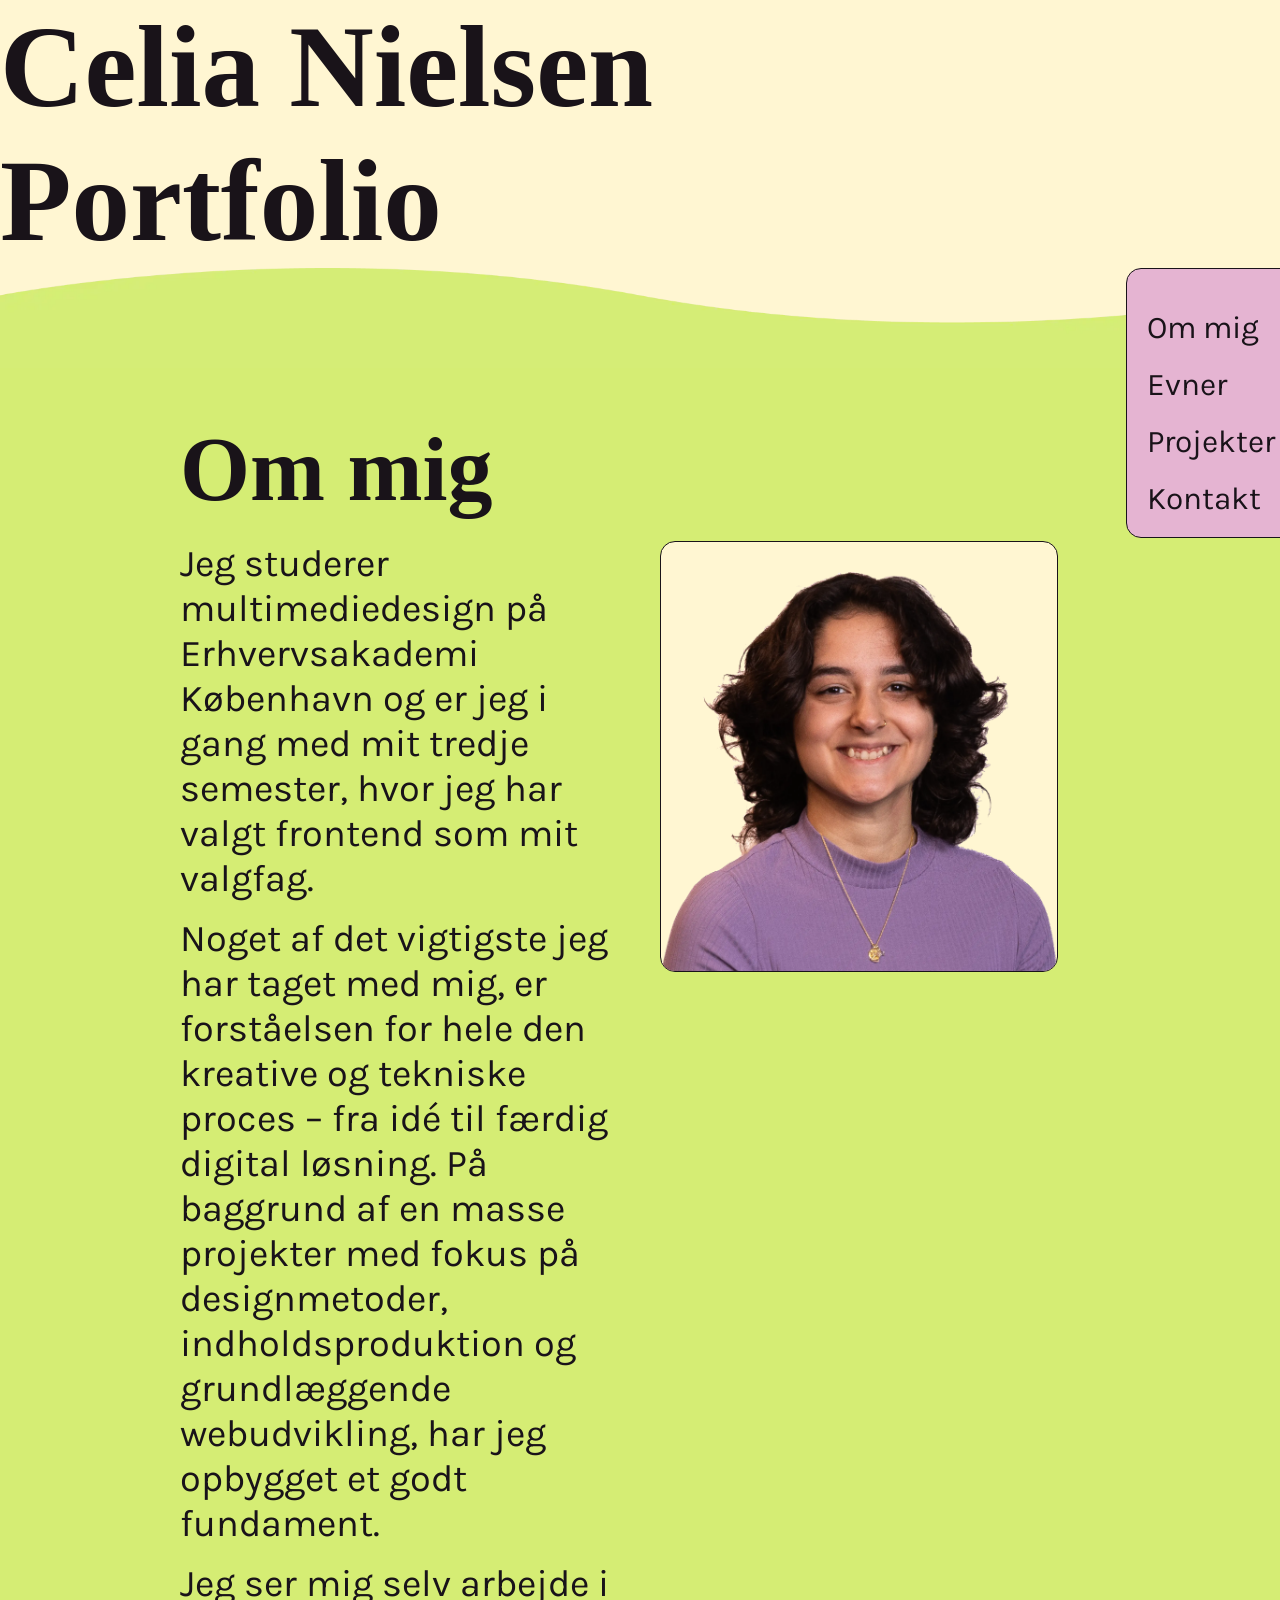
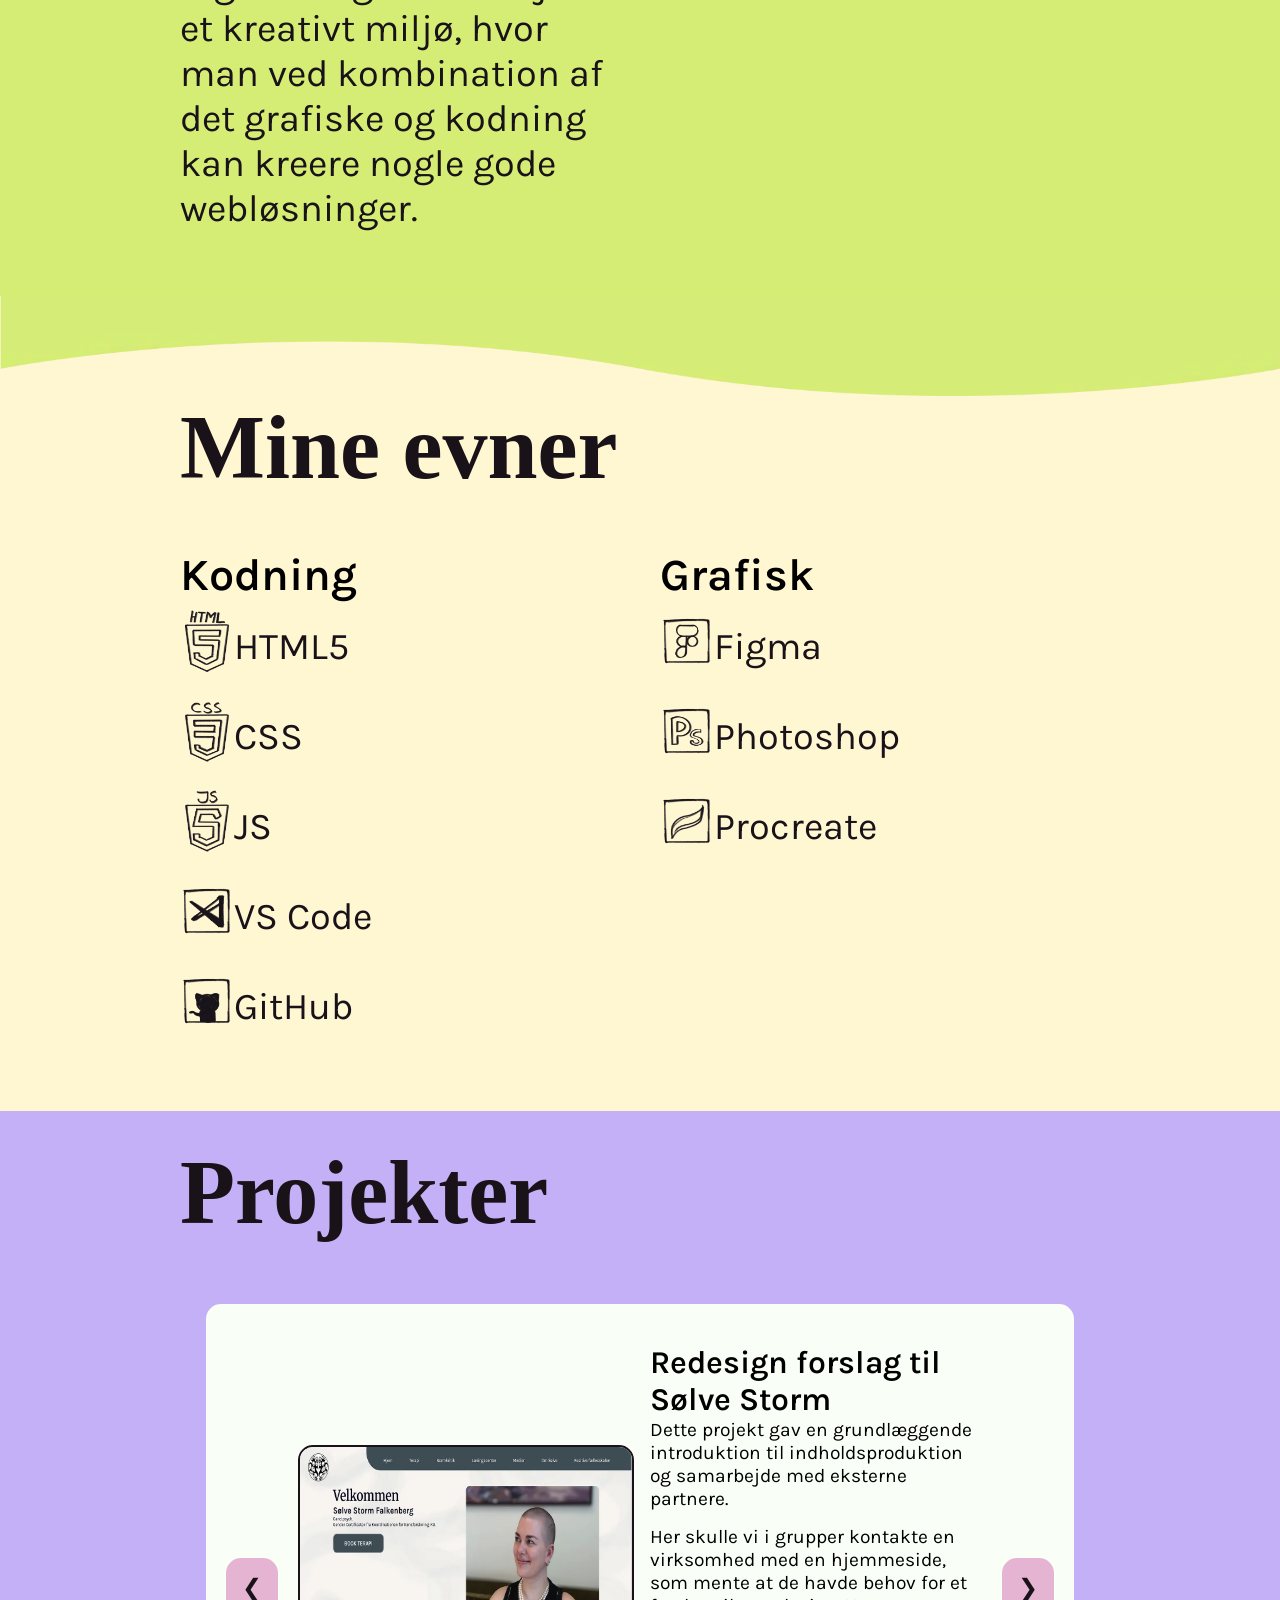
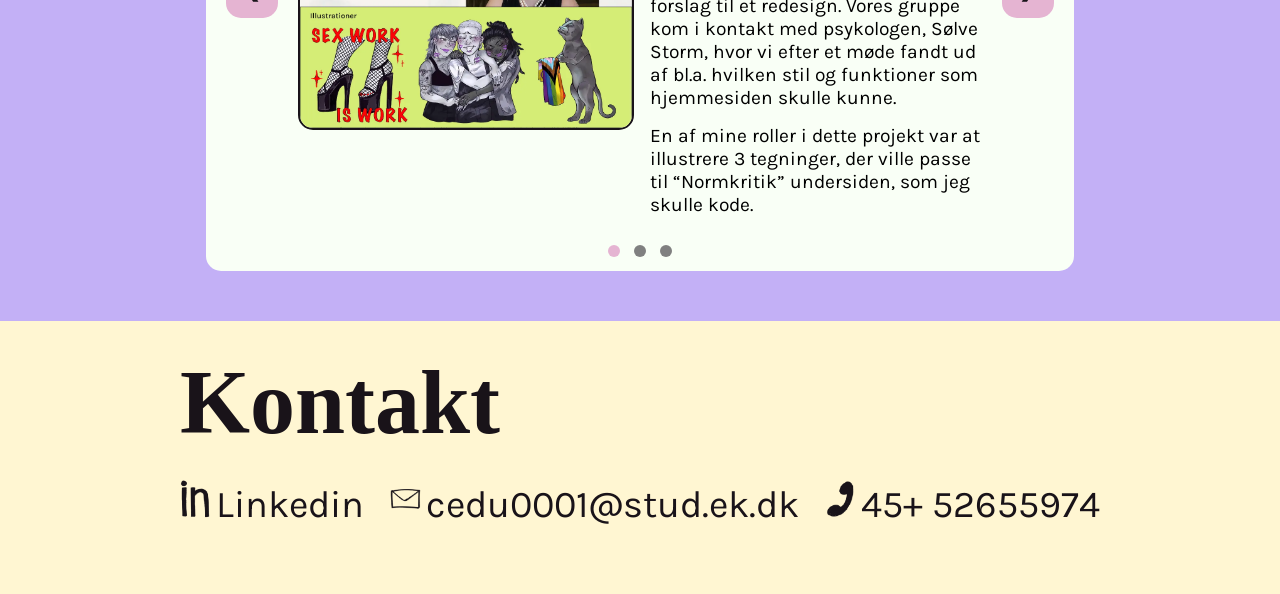
==== commit 9fdb9fd7: "fixed?" ====
--- a/index.html
+++ b/index.html
@@ -140,7 +140,8 @@
                 <h2 class="footer-style">Projekter</h2>
 			<!-- --------- SLIDESHOW CONTAINER --------- -->
 			<div class="slideshow-container">
-				
+                 <!-- Venstre pil (forrige slide) -->
+                    <button class="prev" onclick="changeSlide(-1)">&#10094;</button>
 
 				<!-- Første slide -->
 				<div class="slide on">
@@ -199,20 +200,19 @@
 					</div>
 				</div>
 
-			
+			<!-- Højre pil (næste slide) -->
+                    <button class="next" onclick="changeSlide(1)">&#10095;</button>
 
 				<!-- Indikatorprikker -->
               
 				<div class="slideshow-indicators">
-                       <!-- Venstre pil (forrige slide) -->
-                    <button class="prev" onclick="changeSlide(-1)">&#10094;</button>
+
                     <div>
                         <span class="dot on" onclick="currentSlide(0)"></span>
                         <span class="dot" onclick="currentSlide(1)"></span>
                         <span class="dot" onclick="currentSlide(2)"></span>
                     </div>
-                    <!-- Højre pil (næste slide) -->
-                    <button class="next" onclick="changeSlide(1)">&#10095;</button>
+                    
 				</div>
               
 			</div>
--- a/css/general.css
+++ b/css/general.css
@@ -87,6 +87,77 @@
 	background-color: var(--green-gray);
     margin-bottom: 50px;
     border-radius: 15px;
+	padding: 20px;
+}
+
+/* --------- SLIDES --------- */
+.slide {
+	display: none; 
+	grid-column: 2; 
+}
+
+
+.on {
+	display: flex; 
+	justify-content: center; 
+	align-items: center; 
+}
+
+/* --------- LAYOUT FOR TEKST & BILLEDE --------- */
+
+
+.slide-content h3,
+.slide-content p {
+	color: rgb(0, 0, 0);
+}
+
+/* --------- CTA KNAP --------- */
+.cta {
+	display: inline-block;
+	margin-top: 10px; 
+	padding: 10px 20px; 
+	background-color: var(--light-pur-pink); 
+	color: var(--text-color); 
+	font-size: 24px;
+	border-radius: 45px; 
+}
+
+/* --------- NAVIGATIONSPILE --------- */
+.prev,
+.next {
+	background-color: var(--light-pur-pink);
+	color: var(--text-color); 
+	font-size: 20px; 
+	padding: 10px; 
+	border: none; 
+	cursor: pointer; 
+    border-radius: 15px;
+}
+
+/* --------- INDIKATORPRIKKER --------- */
+
+.slideshow-indicators {
+    display: flex;
+    justify-content: center;
+    padding: 10px 0;
+    position: absolute;
+    bottom: -10px;
+    left: 0;
+    right: 0;
+}
+
+.dot {
+    height: 12px;
+    width: 12px;
+    margin: 0 5px;
+    background-color: gray;
+    border-radius: 50%;
+    display: inline-block;
+    cursor: pointer;
+}
+
+.dot.on {
+    background-color: var(--light-pur-pink);
 }
 
 
@@ -265,9 +336,6 @@
     cursor: pointer;
 }
 
-.dot.on {
-    background-color: var(--light-pur-pink);
-}
 
 
 
@@ -448,5 +516,6 @@
 
 	
 
-}
-
+
+}
+
--- a/css/style.css
+++ b/css/style.css
@@ -41,52 +41,9 @@
 
 
 
-/* --------- SLIDES --------- */
-.slide {
-	display: none; 
-	grid-column: 2; 
-}
 
 
-.on {
-	display: flex; 
-	justify-content: center; 
-	align-items: center; 
-}
-
-/* --------- LAYOUT FOR TEKST & BILLEDE --------- */
-
-
-.slide-content h3,
-.slide-content p {
-	color: rgb(0, 0, 0);
-}
-
-/* --------- CTA KNAP --------- */
-.cta {
-	display: inline-block;
-	margin-top: 10px; 
-	padding: 10px 20px; 
-	background-color: var(--light-pur-pink); 
-	color: var(--text-color); 
-	font-size: 24px;
-	border-radius: 45px; 
-}
-
-/* --------- NAVIGATIONSPILE --------- */
-.prev,
-.next {
-	background-color: var(--light-pur-pink);
-	color: var(--text-color); 
-	font-size: 20px; 
-	padding: 10px; 
-	border: none; 
-	cursor: pointer; 
-    border-radius: 15px;
-}
-
-/* --------- INDIKATORPRIKKER --------- */
-.slideshow-indicators {
+/* .slideshow-indicators {
 	display: flex;
 	justify-content: center;
 	margin-top: 10px;
@@ -114,7 +71,7 @@
 
 .dot.on {
 	background-color: var(--light-pur-pink)
-}
+} */
 
 /* slideshow slut */
 
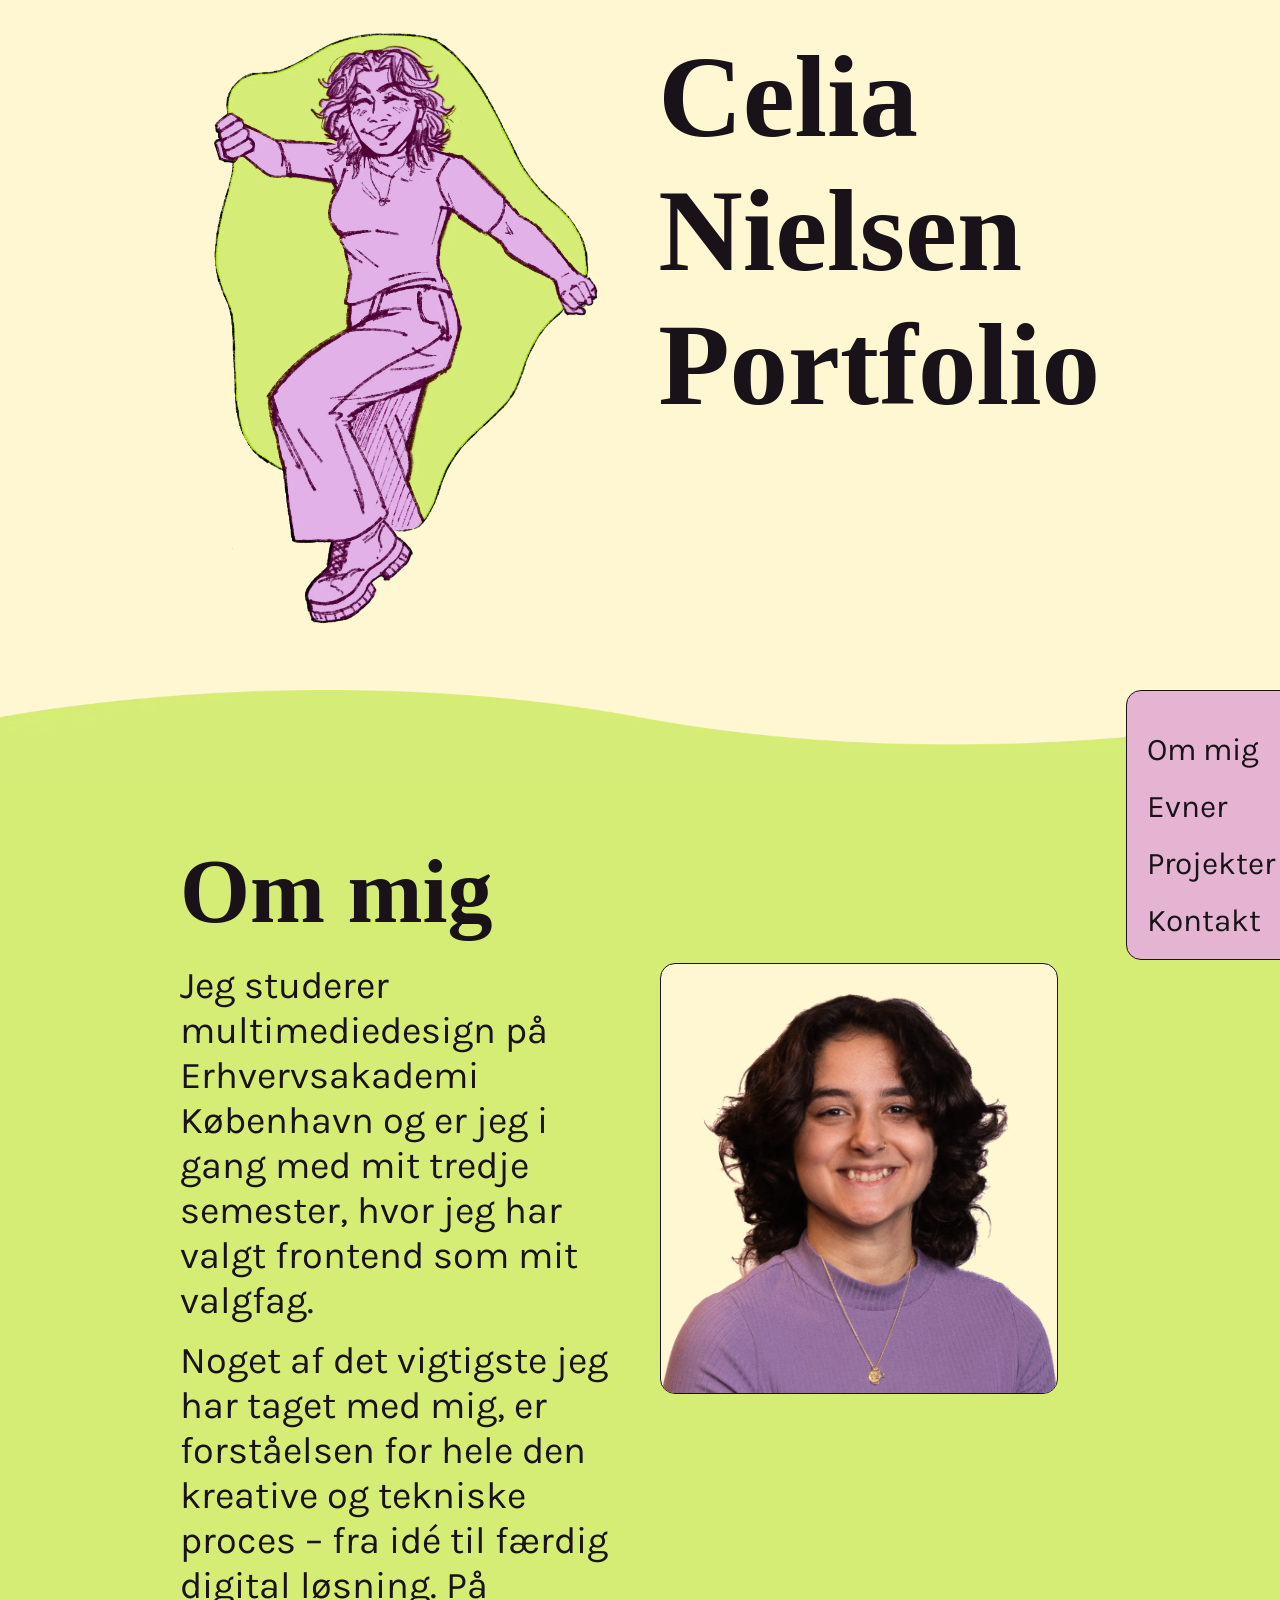
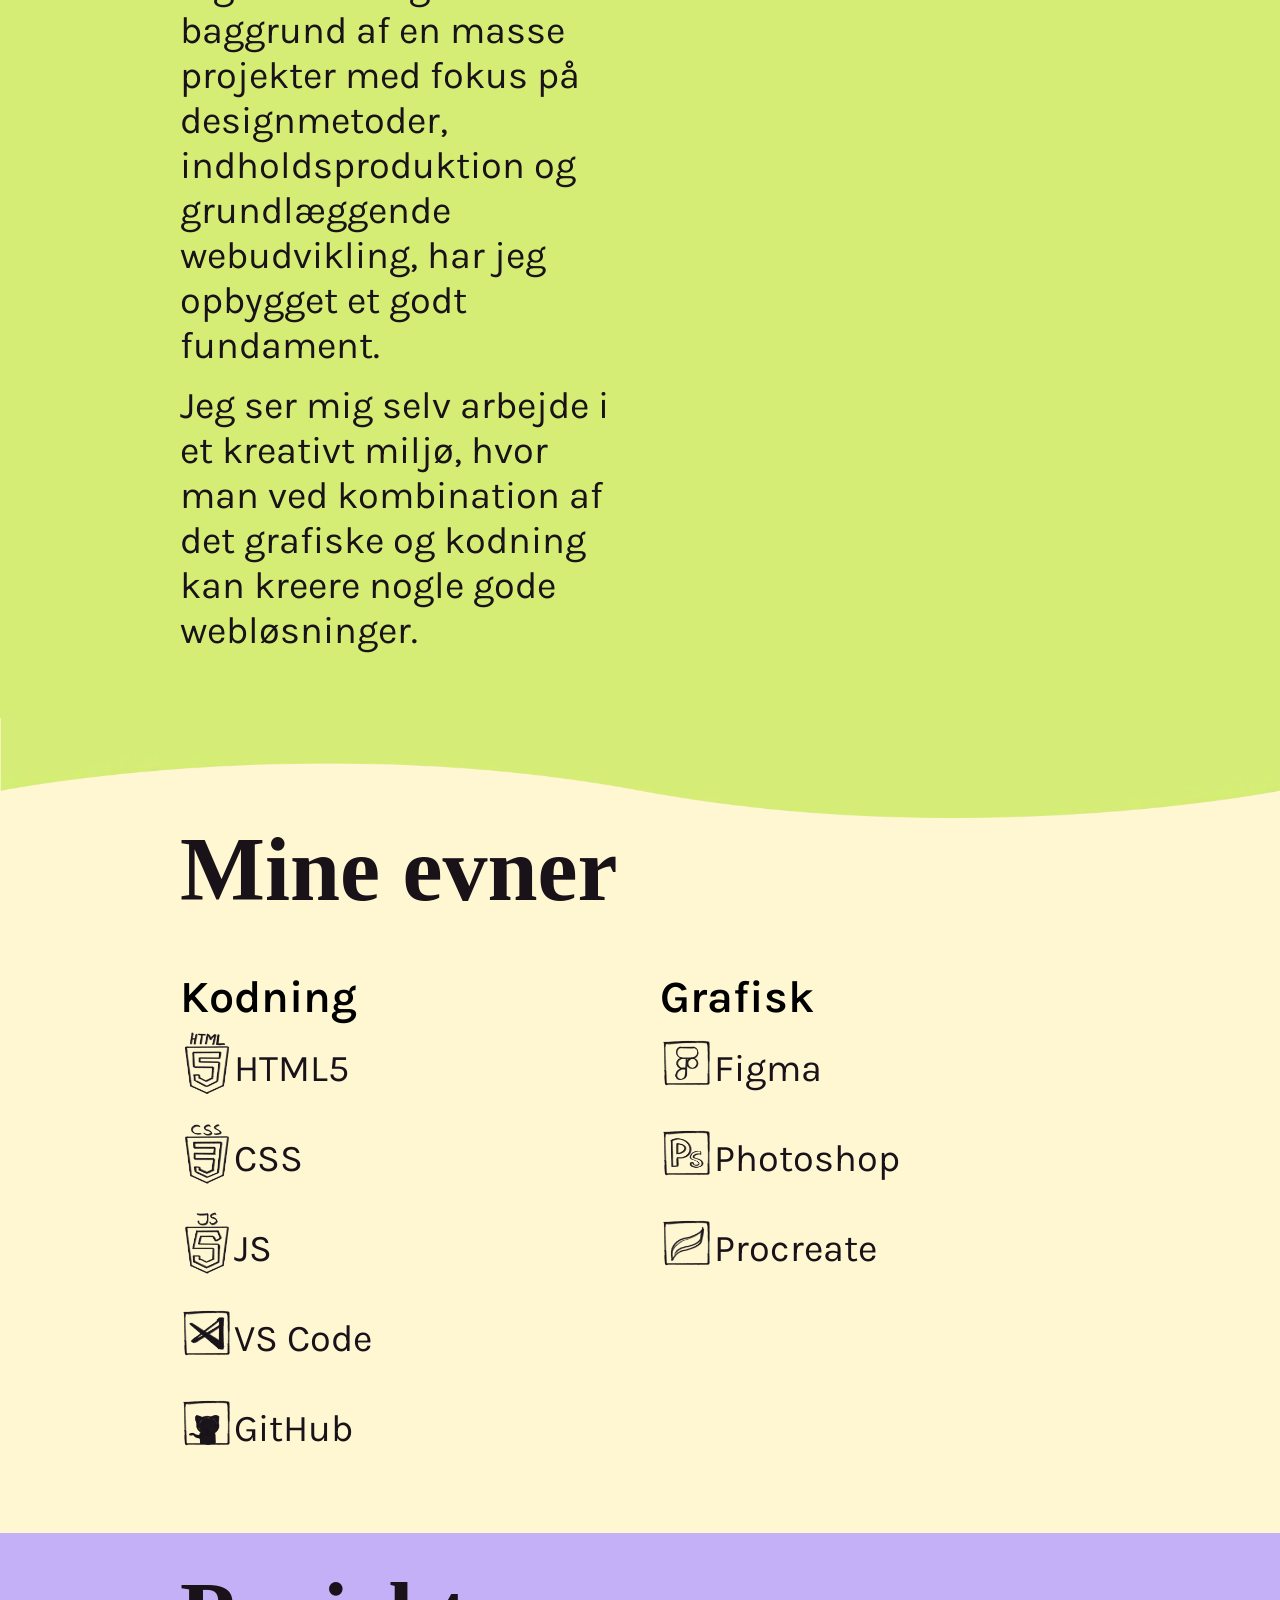
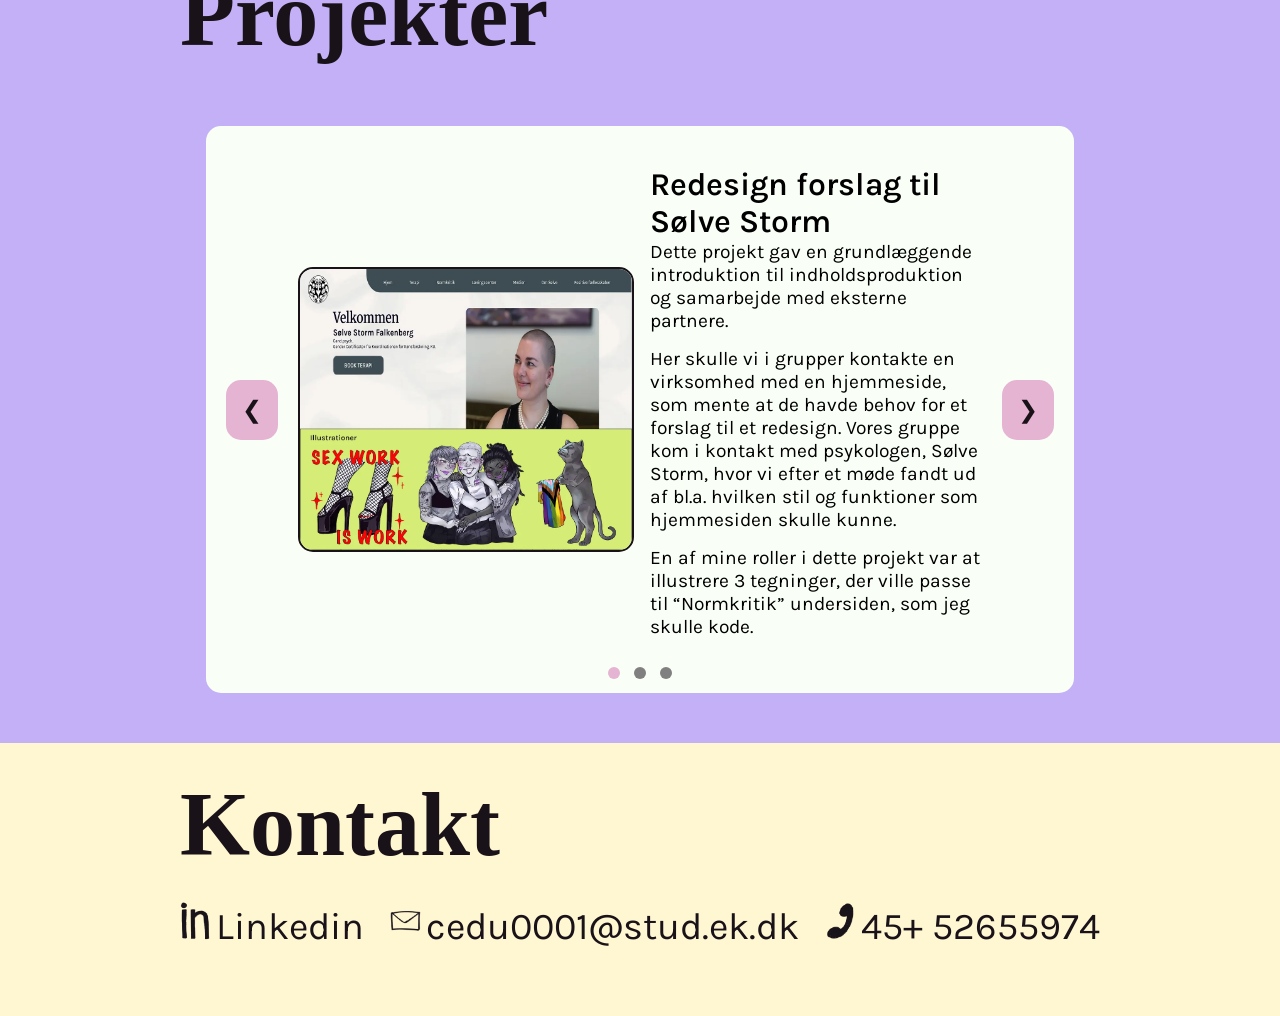
==== commit d05b5f5f: "færdig!!" ====
--- a/index.html
+++ b/index.html
@@ -17,11 +17,16 @@
 </head>
 <body>
     <header>
-        <section>
+        <section class="grid_1-1 footer-style container">
+
+            <img src="img/tegning.webp" class="slideshow-img fade-in" alt="tegning af Celia Nielsen">
+
             <div>
                 <h1>Celia Nielsen</h1>
                 <h1>Portfolio</h1>
             </div>
+
+            
             
 
 
@@ -77,7 +82,7 @@
                     </div>
 
                     
-                        <img src="/img/om-mig.webp" id="om-mig-img" alt="">
+                        <img src="/img/om-mig.webp" id="om-mig-img" alt="billede af Celia Nielsen">
                     
 
                 </div>
@@ -94,23 +99,23 @@
                 <div>
                     <h3>Kodning</h3>
                         <div class="flex">
-                            <p><span><img src="assets/HTML-icon.webp" class="icon-img-2" alt=""></span>HTML5</p>
-                        </div>
-
-                        <div class="flex">
-                            <p><span><img src="assets/CSS-icon.webp" class="icon-img-2" alt=""></span>CSS</p>
-                        </div>
-
-                        <div class="flex">
-                            <p><span><img src="assets/JS-icon.webp" class="icon-img-2" alt=""></span>JS</p>
-                        </div>
-
-                        <div class="flex">
-                            <p><span><img src="assets/VScode-icon.webp" class="icon-img-2" alt=""></span>VS Code</p>
-                        </div>
-
-                        <div class="flex">
-                            <p><span><img src="assets/github-icon.webp" class="icon-img-2" alt=""></span>GitHub</p>
+                            <p><span><img src="assets/HTML-icon.webp" class="icon-img-2" alt="HTML5 ikon"></span>HTML5</p>
+                        </div>
+
+                        <div class="flex">
+                            <p><span><img src="assets/CSS-icon.webp" class="icon-img-2" alt="CSS ikon"></span>CSS</p>
+                        </div>
+
+                        <div class="flex">
+                            <p><span><img src="assets/JS-icon.webp" class="icon-img-2" alt="JS ikon"></span>JS</p>
+                        </div>
+
+                        <div class="flex">
+                            <p><span><img src="assets/VScode-icon.webp" class="icon-img-2" alt="VS Code ikon"></span>VS Code</p>
+                        </div>
+
+                        <div class="flex">
+                            <p><span><img src="assets/github-icon.webp" class="icon-img-2" alt="GitHub ikon"></span>GitHub</p>
                         </div>
 
                 </div>
@@ -118,15 +123,15 @@
                 <div>
                     <h3>Grafisk</h3>
                         <div class="flex">
-                            <p><span><img src="assets/figma-icon.webp" class="icon-img-2" alt=""></span>Figma</p>
+                            <p><span><img src="assets/figma-icon.webp" class="icon-img-2" alt="Figma ikon"></span>Figma</p>
                         </div>
 
                          <div class="flex">
-                             <p><span><img src="assets/PS-icon.webp" class="icon-img-2" alt=""></span>Photoshop</p>
+                             <p><span><img src="assets/PS-icon.webp" class="icon-img-2" alt="Photoshop ikon"></span>Photoshop</p>
                         </div>
 
                          <div class="flex">
-                            <p><span><img src="assets/procreate-icon.webp" class="icon-img-2" alt=""></span>Procreate</p>
+                            <p><span><img src="assets/procreate-icon.webp" class="icon-img-2" alt="Procreate ikon"></span>Procreate</p>
                         </div>
 
                 </div>
@@ -146,7 +151,7 @@
 				<!-- Første slide -->
 				<div class="slide on">
 					<div class="slide-content">
-						<img src="img/projekt-1.webp" alt=""class="slideshow-img"/>
+						<img src="img/projekt-1.webp" alt="billede af projekt 1, viser forsiden af hjemmesiden, samt illustrationer"class="slideshow-img"/>
                         
 						<div>
 							<h3>Redesign forslag til Sølve Storm</h3>
@@ -164,7 +169,7 @@
 				<!-- Andet slide -->
 				<div class="slide">
 					<div class="slide-content">
-						<img src="img/projekt-2.webp" alt="" class="slideshow-img"/>
+						<img src="img/projekt-2.webp" alt="billede af projekt 2, viser forsiden af hjemmesiden" class="slideshow-img"/>
 						<div>
 							<h3>Blooming Beauty</h3>
 							<p>
@@ -185,7 +190,7 @@
 				<!-- Tredje slide -->
 				<div class="slide">
 					<div class="slide-content">
-						<img src="img/projekt-3.webp" alt="" class="slideshow-img" />
+						<img src="img/projekt-3.webp" alt="billede af projekt 3, viser forsiden af hjemmesiden" class="slideshow-img" />
 						<div>
 							<h3>Redesign af NV-Foto</h3>
 							<p>
@@ -225,9 +230,9 @@
             <h2 id="kontakt">Kontakt</h2>
 
             <div class="flex">
-                <a href="https://www.linkedin.com/in/celia-nielsen-b42b8434a/" target="_blank"><span><img src="assets/linkedin-icon.webp" class="icon-img" alt=""></span>Linkedin</a>
-                <p><span><img src="assets/mail-icon.webp" class="icon-img" alt=""></span>cedu0001@stud.ek.dk</p>
-                <p><span><img src="assets/phone-icon.webp" class="icon-img" alt=""></span>45+ 52655974</p>
+                <a href="https://www.linkedin.com/in/celia-nielsen-b42b8434a/" target="_blank"><span><img src="assets/linkedin-icon.webp" class="icon-img" alt="Linkedin ikon"></span>Linkedin</a>
+                <p><span><img src="assets/mail-icon.webp" class="icon-img" alt="Email ikon"></span>cedu0001@stud.ek.dk</p>
+                <p><span><img src="assets/phone-icon.webp" class="icon-img" alt="Telefon ikon"></span>45+ 52655974</p>
             </div>
     </footer>
 
--- a/css/general.css
+++ b/css/general.css
@@ -512,10 +512,11 @@
 		margin-bottom: 10px; 
 		padding: 10px 20px; 
 		margin-right: 20px;
-	}
-
-	
-
-
-}
-
+		font-size: 24px;
+	}
+
+	
+
+
+}
+
--- a/css/style.css
+++ b/css/style.css
@@ -6,6 +6,16 @@
 
 /* header */
 
+
+@keyframes fadeIn {
+    from { opacity: 0; }
+    to { opacity: 1; }
+}
+
+.fade-in {
+    animation: fadeIn 1.5s ease-in forwards; 
+    opacity: 0; 
+}
 
 
 /* om mig */
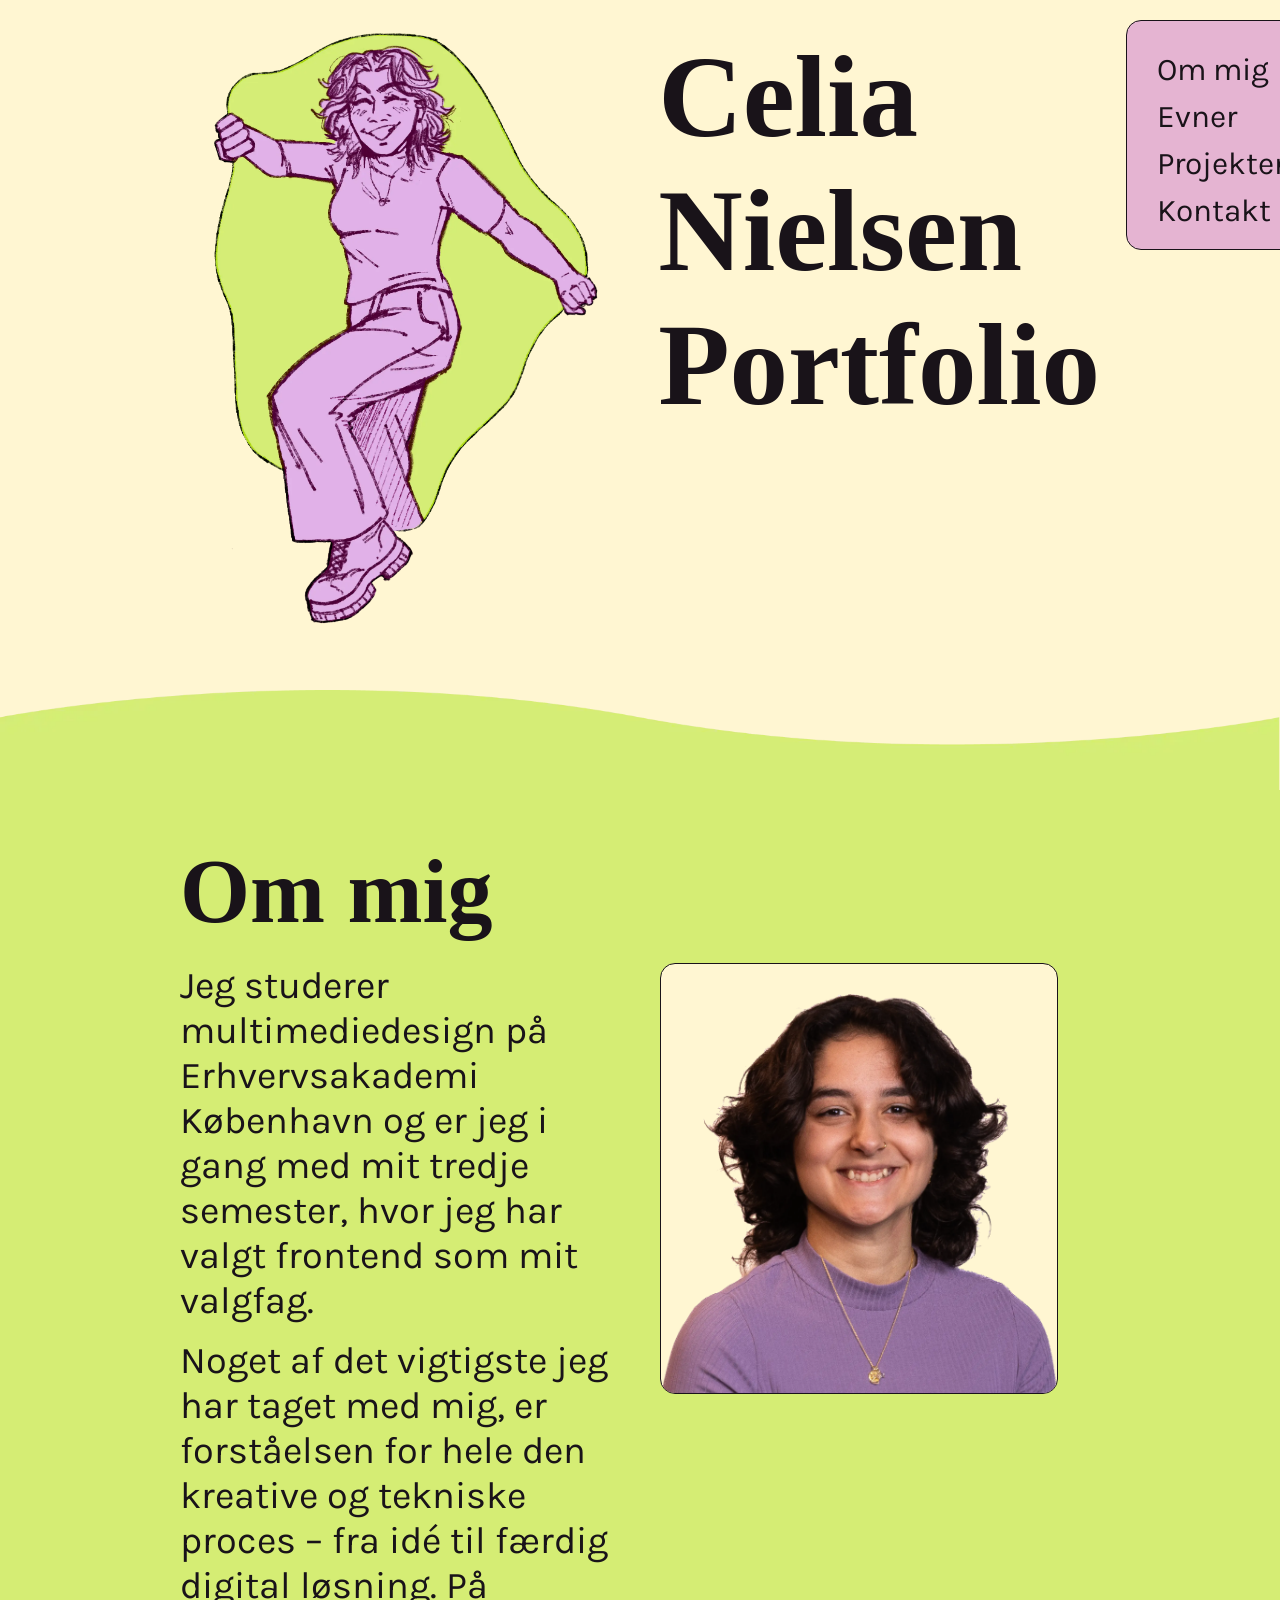
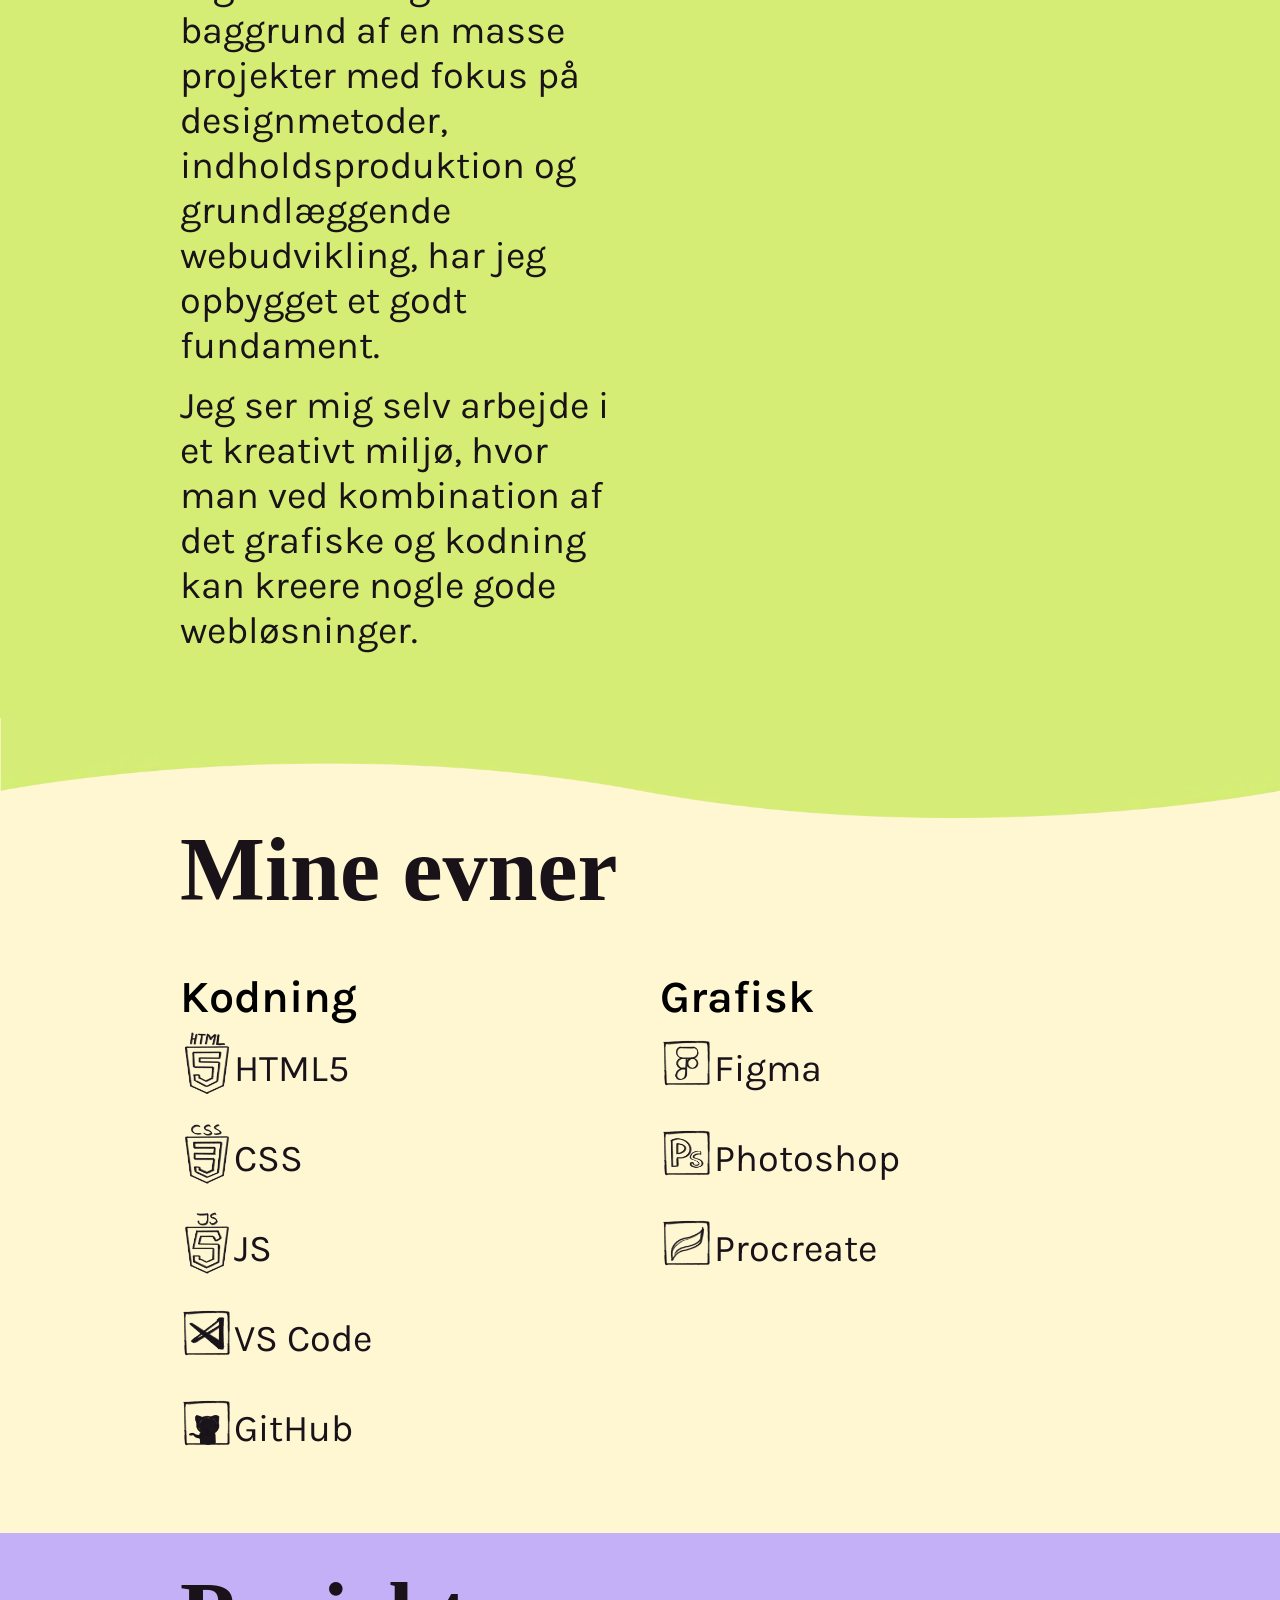
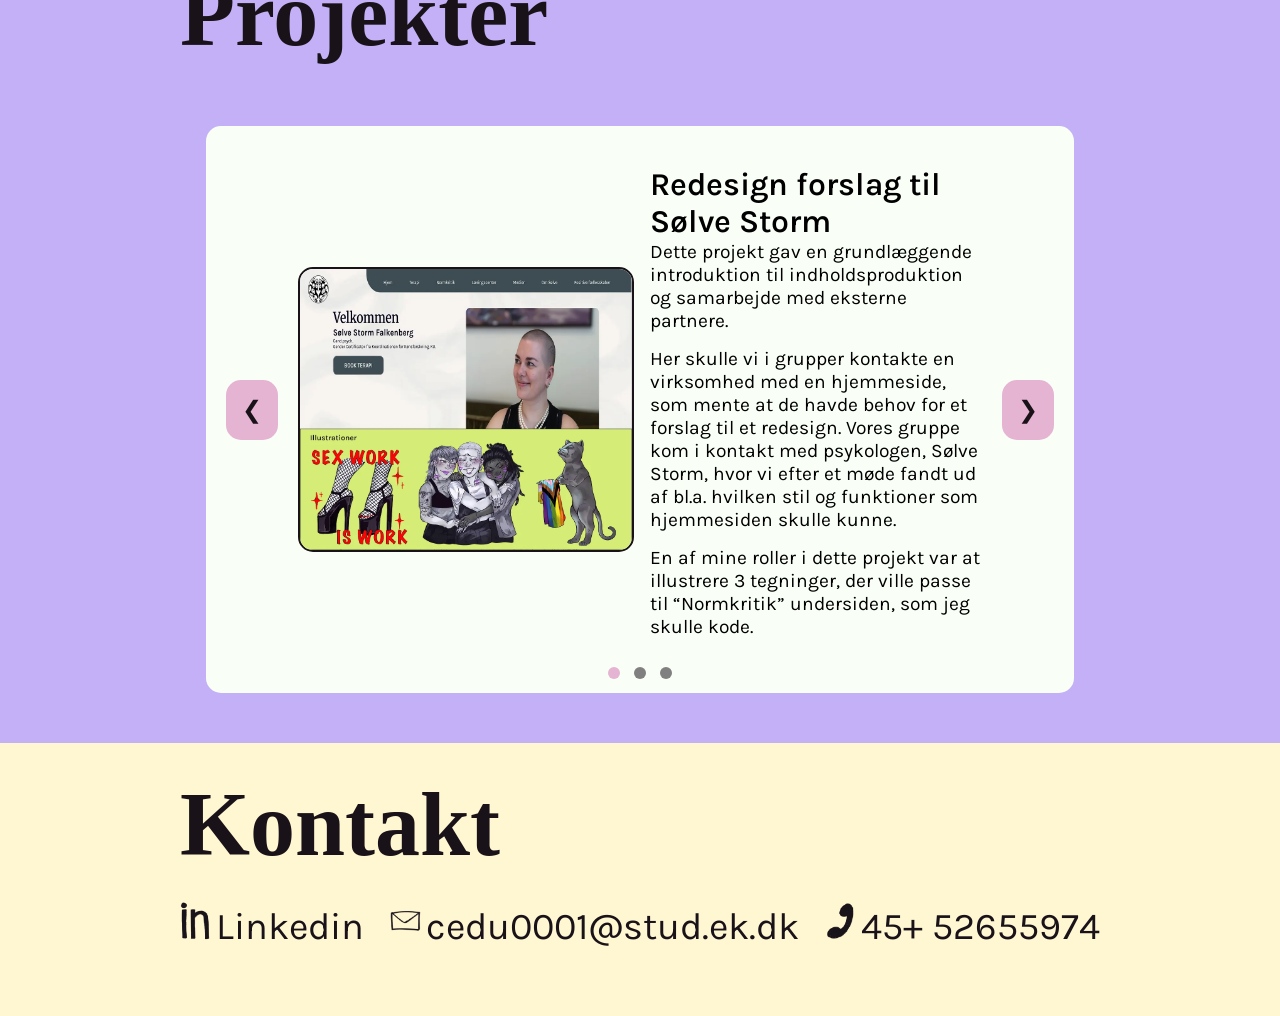
==== commit 4e872739: "færdig?" ====
--- a/index.html
+++ b/index.html
@@ -173,7 +173,7 @@
 						<div>
 							<h3>Blooming Beauty</h3>
 							<p>
-								Dette projekt fokuserede på at udvikle en dynamisk hjemmeside, hvor vi i grupper arbejdede med at UX/UI og at fetch data i JSON-format.
+								Dette projekt fokuserede på at udvikle en dynamisk hjemmeside, hvor vi i grupper arbejdede med UX/UI og at fetch data i JSON-format.
 							</p>
 
                             <p>Vi gik derefter i gang med at udvikle, designe og implementere en hjemmeside som løsning, hvor vi samtidig skulle være opmærksomme på, hvordan hjemmesiden formidler afsenderens identitet samt dækker brugerens behov. 
--- a/css/general.css
+++ b/css/general.css
@@ -165,27 +165,38 @@
 /* computer/ desktop */
 @media (min-width: 800px) {
 
+.ul-desk {
+        margin-right: auto; 
+        margin-left: 88%;
+        background-color: var(--light-pur-pink);
+        position: fixed;
+        padding: 20px;
+        z-index: 1000;
+        border-radius: 15px;
+        border: 1.5px solid var(--text-color);
+        top: 20px; 
+        display: flex;
+        flex-direction: column; 
+    }
+
+    .li-desk {
+        margin-top: 10px;
+    }
+
+    .ul-desk li a {
+        text-decoration: none;
+        color: var(--text-color);
+        padding: 5px 10px;
+    }
+
+    .ul-desk li a.active-link {
+        background-color: var(--light-g);
+        border-radius: 5px;
+    }
+
 	
-
-.ul-desk{
-    margin-left: 88%;
-    background-color: var(--light-pur-pink);
-    position: fixed;
-    padding: 20px;
-    z-index: 2;
-    border-radius: 15px;
-	border: 1.5px solid var(--text-color);
-} 
-
-.li-desk{
-    margin-top: 20px;
-}
-
-.ul-desk li a.active-link {
-    background-color: var(--light-g);
-    padding: 5px 10px;
-    border-radius: 5px;
-}
+}
+
 
 .container, #wave{
     margin: auto 180px;
@@ -339,7 +350,7 @@
 
 
 
-}
+
 
 /* mobil */
 @media (max-width: 800px) {
@@ -368,21 +379,34 @@
     justify-content: flex-start;
 	}
 
-.li-desk {
-		display: none;
-}
-
-.ul-desk{
-    margin-left: 86%;
-    background-color: var(--light-pur-pink);
-    position: fixed;
-    z-index: 2;
-    height: 50px;
-    width: 57px;
-    border-radius: 15px;
-} 
-
-
+
+ .ul-desk {
+		margin-left: 88%;
+        background-color: var(--light-pur-pink);
+        position: fixed;
+        z-index: 1000;
+        height: 50px;
+        width: 50px;
+        border-radius: 15px;
+        top: 20px;
+        right: 20px;
+        display: flex;
+        align-items: center;
+    }
+
+    .li-desk {
+        display: none;
+    }
+
+    .ham-menu {
+        z-index: 1001;
+        height: 50px;
+        width: 50px;
+        position: fixed;
+        top: 20px;
+        right: 20px;
+        cursor: pointer;
+    }
 
 	.off-screen-menu {
 		z-index: 9;
@@ -413,15 +437,10 @@
 		margin-bottom: 100px;
 	}
 
-	/* ham menu */
-	.ham-menu {
-		z-index: 10;
-		height: 50px;
-		width: 40px;
-		margin-left: 88%;
-		position: fixed;
-	
-	}
+
+
+
+
 	.ham-menu span {
 		height: 5px;
 		width: 100%;
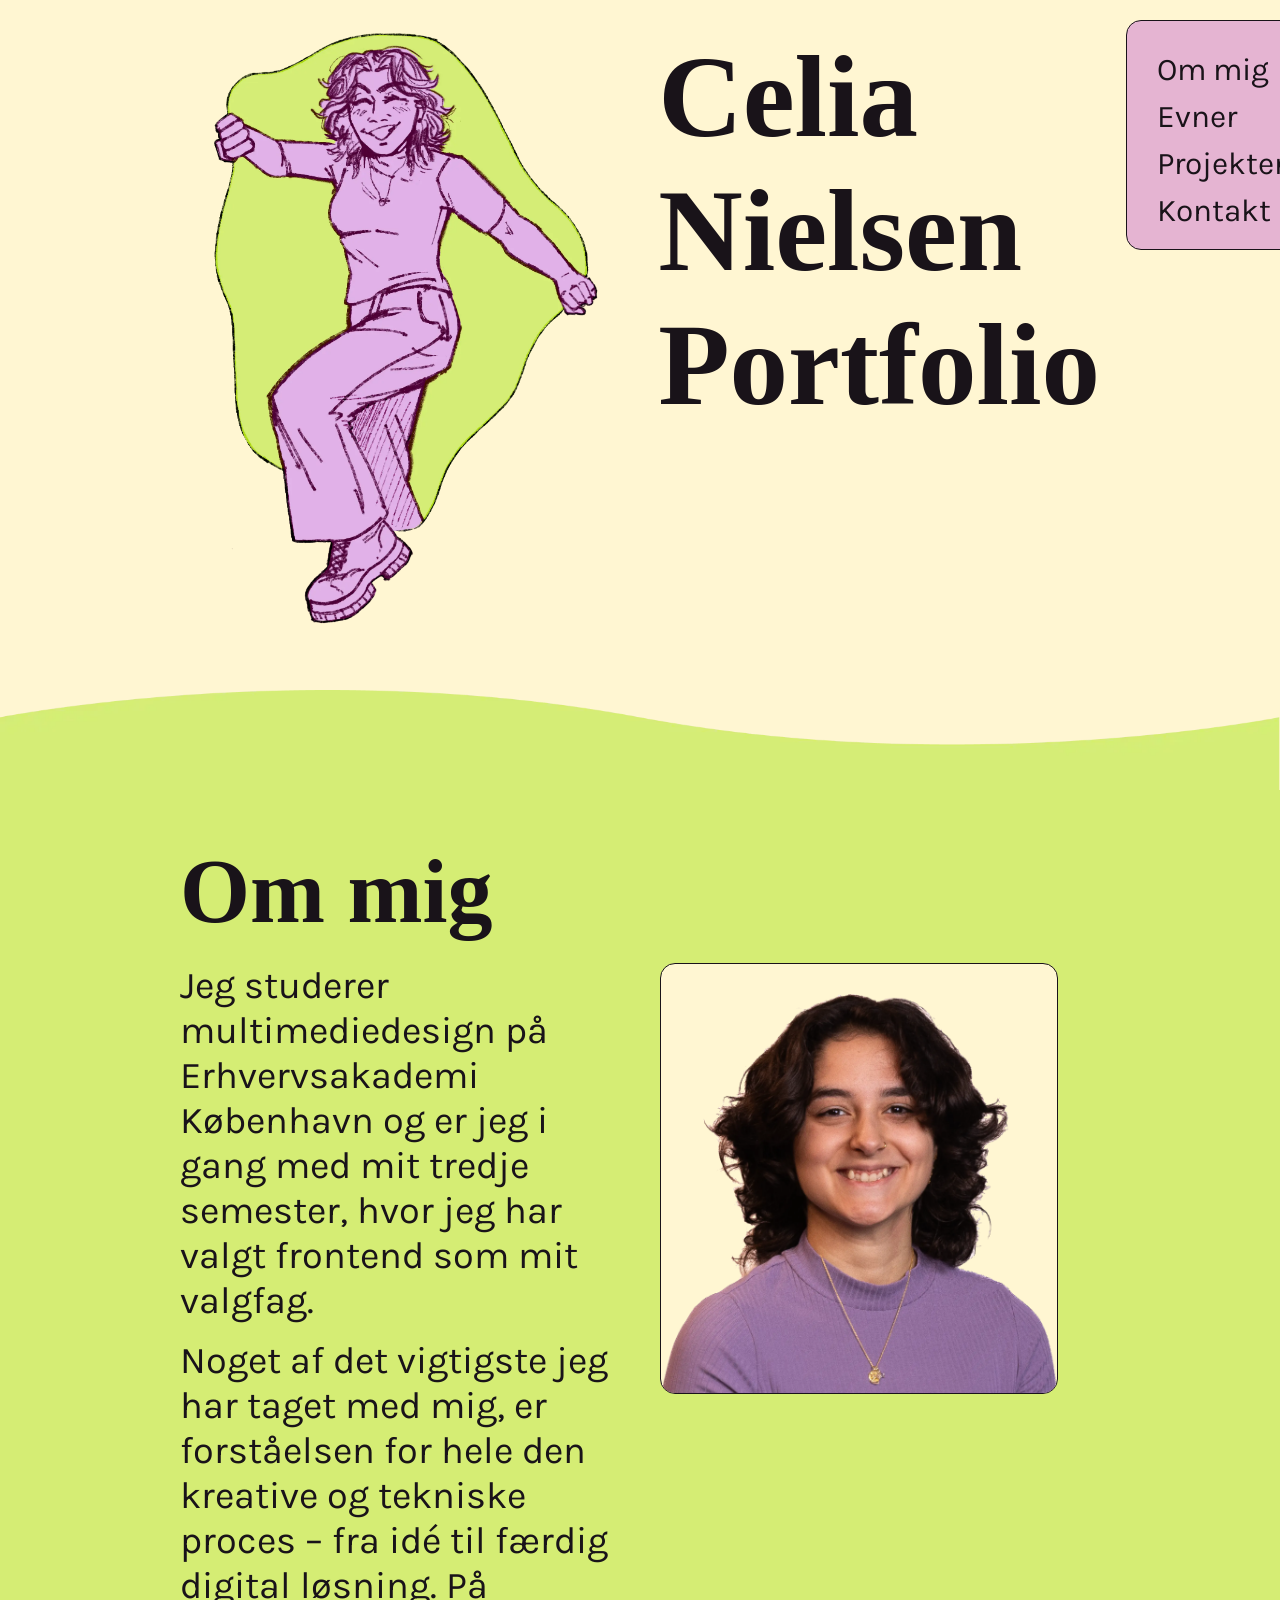
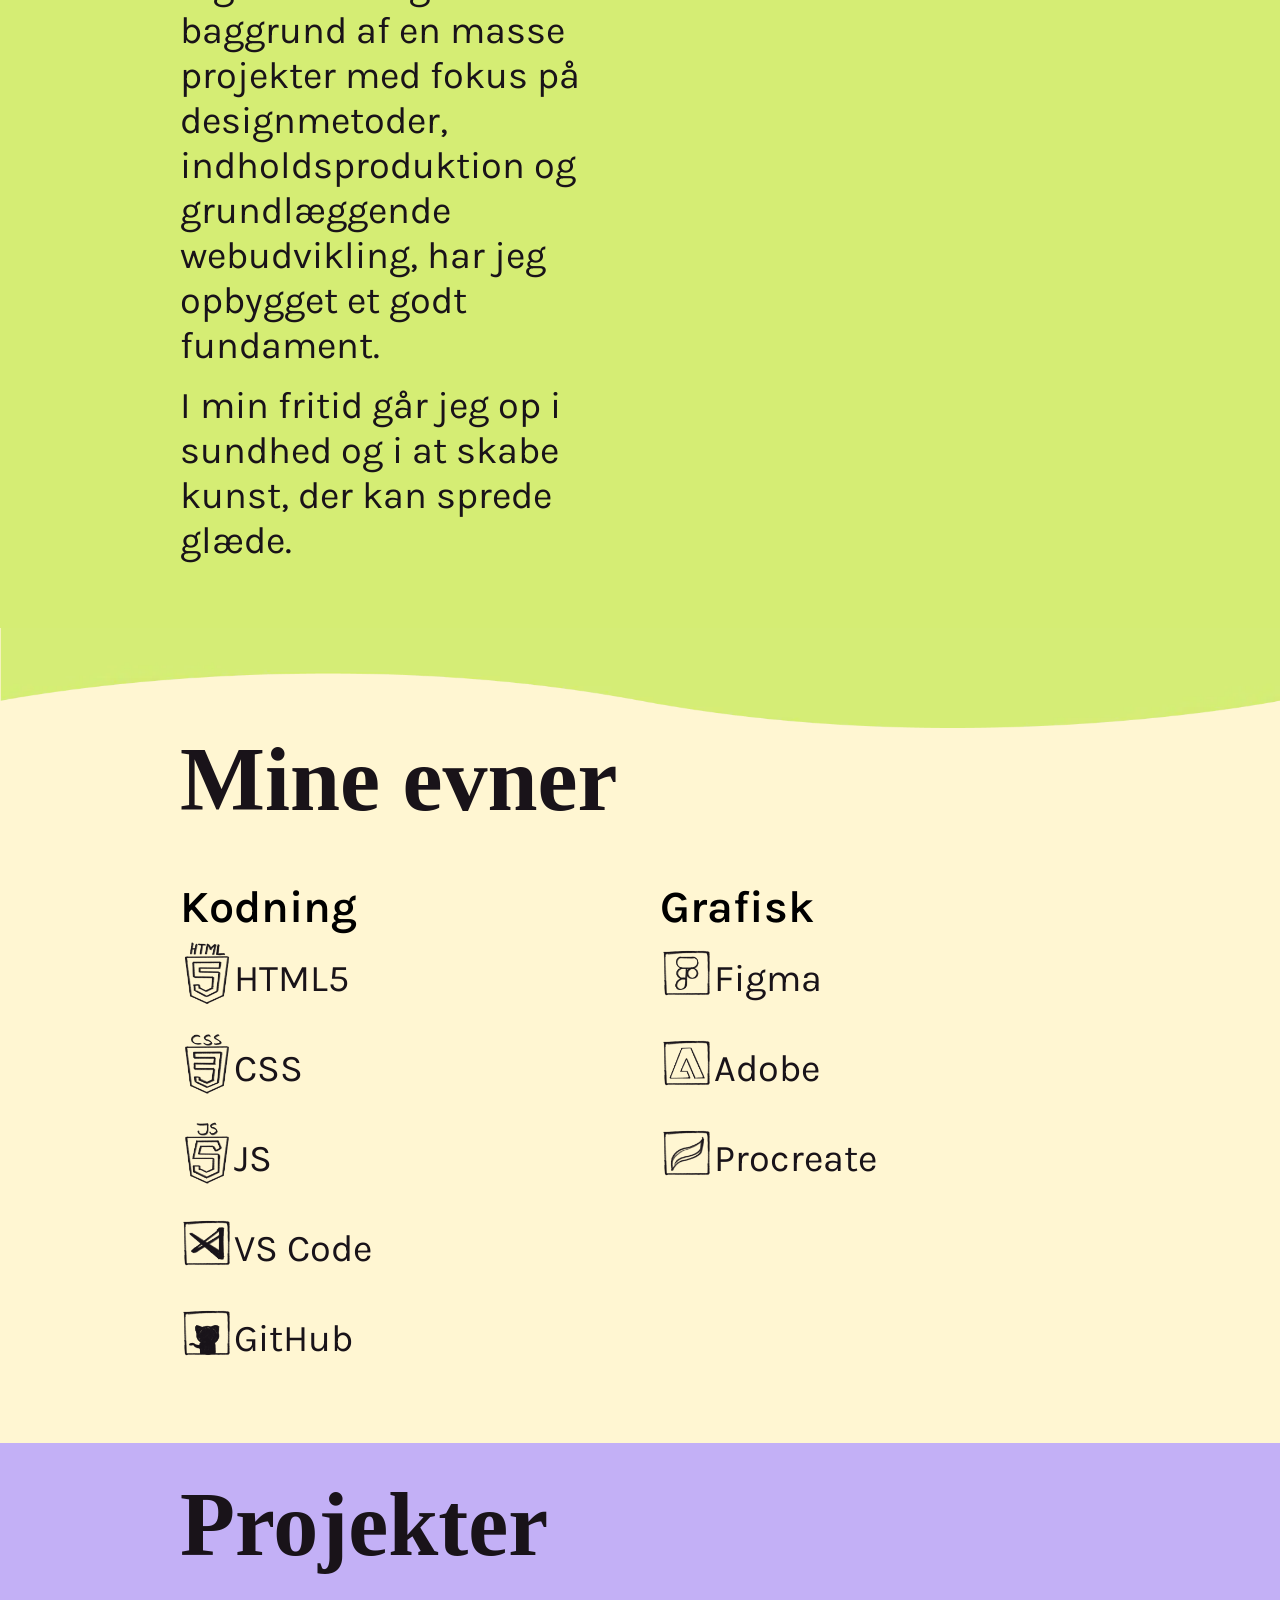
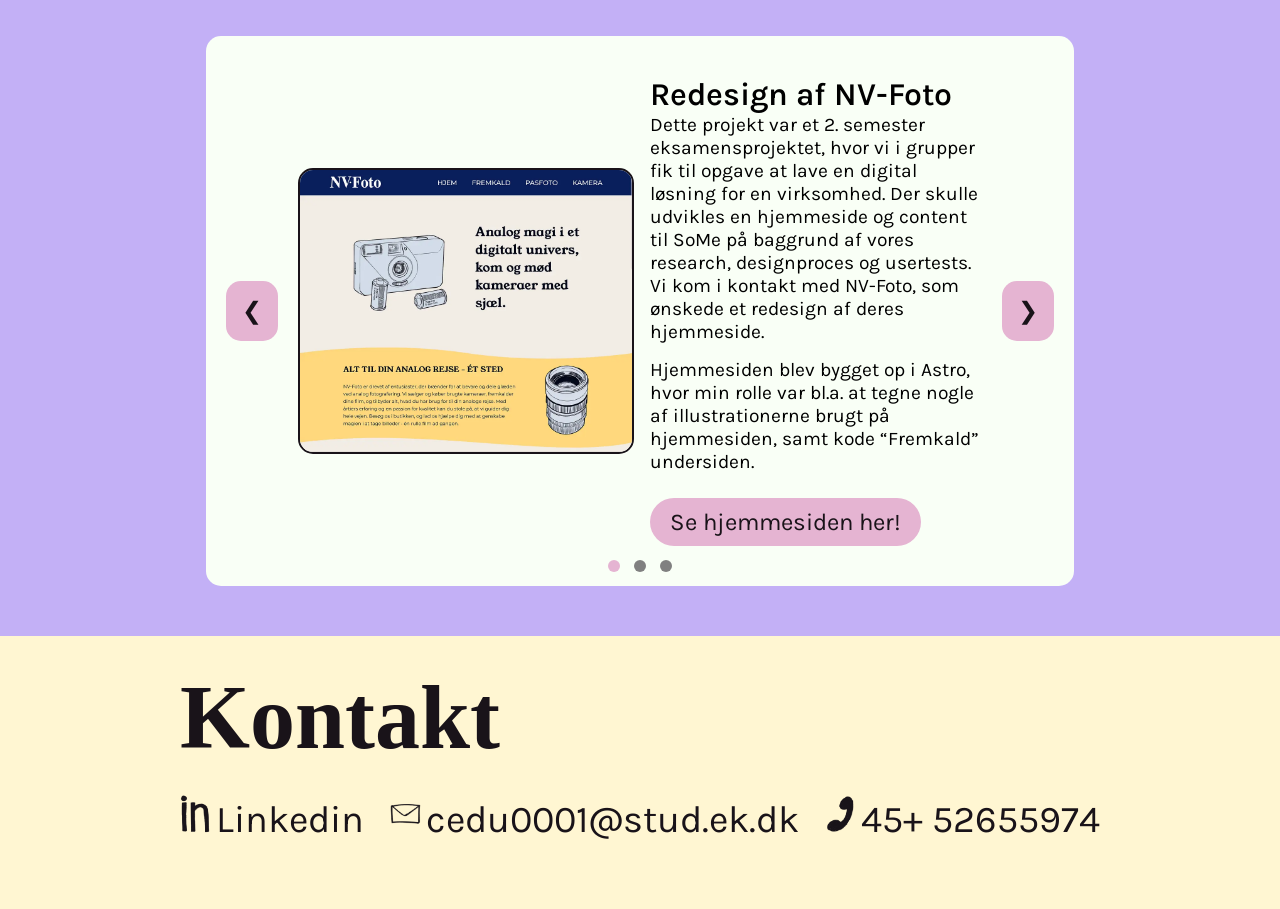
==== commit 7a4665b9: "fix tekst, ikon og slideshow container" ====
--- a/index.html
+++ b/index.html
@@ -77,7 +77,7 @@
                             På baggrund af en masse projekter med fokus på designmetoder, indholdsproduktion og grundlæggende webudvikling, har jeg opbygget et godt fundament. 
                         </p>
 
-                        <p>Jeg ser mig selv arbejde i et kreativt miljø, hvor man ved kombination af det grafiske og kodning kan kreere nogle gode webløsninger.</p>
+                        <p>I min fritid går jeg op i sundhed og i at skabe kunst, der kan sprede glæde.</p>
 
                     </div>
 
@@ -127,7 +127,7 @@
                         </div>
 
                          <div class="flex">
-                             <p><span><img src="assets/PS-icon.webp" class="icon-img-2" alt="Photoshop ikon"></span>Photoshop</p>
+                             <p><span><img src="assets/adobe-icon.webp" class="icon-img-2" alt="Adobe ikon"></span>Adobe</p>
                         </div>
 
                          <div class="flex">
@@ -150,45 +150,6 @@
 
 				<!-- Første slide -->
 				<div class="slide on">
-					<div class="slide-content">
-						<img src="img/projekt-1.webp" alt="billede af projekt 1, viser forsiden af hjemmesiden, samt illustrationer"class="slideshow-img"/>
-                        
-						<div>
-							<h3>Redesign forslag til Sølve Storm</h3>
-							<p>Dette projekt gav en grundlæggende introduktion til indholdsproduktion og samarbejde med eksterne partnere.</p>
-                            <p>Her skulle vi i grupper kontakte en virksomhed med en hjemmeside, som mente at de havde behov for et forslag til et redesign. 
-                            Vores gruppe kom i kontakt med psykologen, Sølve Storm, hvor vi efter et møde fandt ud af bl.a. hvilken stil og funktioner som hjemmesiden skulle kunne.</p>
-                            <p>
-                                En af mine roller i dette projekt var at illustrere 3 tegninger, der ville passe til “Normkritik” undersiden, som jeg skulle kode.
-                            </p>
-							
-						</div>
-					</div>
-				</div>
-
-				<!-- Andet slide -->
-				<div class="slide">
-					<div class="slide-content">
-						<img src="img/projekt-2.webp" alt="billede af projekt 2, viser forsiden af hjemmesiden" class="slideshow-img"/>
-						<div>
-							<h3>Blooming Beauty</h3>
-							<p>
-								Dette projekt fokuserede på at udvikle en dynamisk hjemmeside, hvor vi i grupper arbejdede med UX/UI og at fetch data i JSON-format.
-							</p>
-
-                            <p>Vi gik derefter i gang med at udvikle, designe og implementere en hjemmeside som løsning, hvor vi samtidig skulle være opmærksomme på, hvordan hjemmesiden formidler afsenderens identitet samt dækker brugerens behov. 
-                            </p>
-
-                            <p>I dette projekt var min rolle bl.a. at designe og kode produktlisterne til kategorierne, “Makeup”, “Skin Care” og “Fragrances” 
-                            </p>
-
-							<a href="https://jest0003.github.io/gruppe_1_t8/index.html" target="_blank" class="cta">Se hjemmesiden her!</a>
-						</div>
-					</div>
-				</div>
-
-				<!-- Tredje slide -->
-				<div class="slide">
 					<div class="slide-content">
 						<img src="img/projekt-3.webp" alt="billede af projekt 3, viser forsiden af hjemmesiden" class="slideshow-img" />
 						<div>
@@ -205,6 +166,45 @@
 					</div>
 				</div>
 
+				<!-- Andet slide -->
+				<div class="slide">
+					<div class="slide-content">
+						<img src="img/projekt-2.webp" alt="billede af projekt 2, viser forsiden af hjemmesiden" class="slideshow-img"/>
+						<div>
+							<h3>Blooming Beauty</h3>
+							<p>
+								Dette projekt fokuserede på at udvikle en dynamisk hjemmeside, hvor vi i grupper arbejdede med UX/UI og at fetch data i JSON-format.
+							</p>
+
+                            <p>Vi gik derefter i gang med at udvikle, designe og implementere en hjemmeside som løsning, hvor vi samtidig skulle være opmærksomme på, hvordan hjemmesiden formidler afsenderens identitet samt dækker brugerens behov. 
+                            </p>
+
+                            <p>I dette projekt var min rolle bl.a. at designe og kode produktlisterne til kategorierne, “Makeup”, “Skin Care” og “Fragrances” 
+                            </p>
+
+							<a href="https://jest0003.github.io/gruppe_1_t8/index.html" target="_blank" class="cta">Se hjemmesiden her!</a>
+						</div>
+					</div>
+				</div>
+
+				<!-- Tredje slide -->
+				<div class="slide">
+					<div class="slide-content">
+                        <img src="img/projekt-1.webp" alt="billede af projekt 1, viser forsiden af hjemmesiden, samt illustrationer"class="slideshow-img"/>
+                        
+						<div>
+							<h3>Redesign forslag til Sølve Storm</h3>
+							<p>Dette projekt gav en grundlæggende introduktion til indholdsproduktion og samarbejde med eksterne partnere.</p>
+                            <p>Her skulle vi i grupper kontakte en virksomhed med en hjemmeside, som mente at de havde behov for et forslag til et redesign. 
+                            Vores gruppe kom i kontakt med psykologen, Sølve Storm, hvor vi efter et møde fandt ud af bl.a. hvilken stil og funktioner som hjemmesiden skulle kunne.</p>
+                            <p>
+                                En af mine roller i dette projekt var at illustrere 3 tegninger, der ville passe til “Normkritik” undersiden, som jeg skulle kode.
+                            </p>
+							
+						</div>
+					</div>
+				</div>
+
 			<!-- Højre pil (næste slide) -->
                     <button class="next" onclick="changeSlide(1)">&#10095;</button>
 
--- a/css/style.css
+++ b/css/style.css
@@ -49,40 +49,6 @@
     background-color: var(--light-p);
 }
 
-
-
-
-
-/* .slideshow-indicators {
-	display: flex;
-	justify-content: center;
-	margin-top: 10px;
-	padding-bottom: 10px;
-    justify-content: space-evenly;
-}
-
-.dot {
-	height: 12px;
-	width: 12px;
-	margin: 0 5px;
-	background-color: gray;
-	border-radius: 50%;
-	display: inline-block;
-	cursor: pointer;
-}
-
-@media (max-width: 800px){
-	.slideshow-indicators div{
-		background-color: aquamarine;
-		
-}
-
-}
-
-.dot.on {
-	background-color: var(--light-pur-pink)
-} */
-
 /* slideshow slut */
 
 
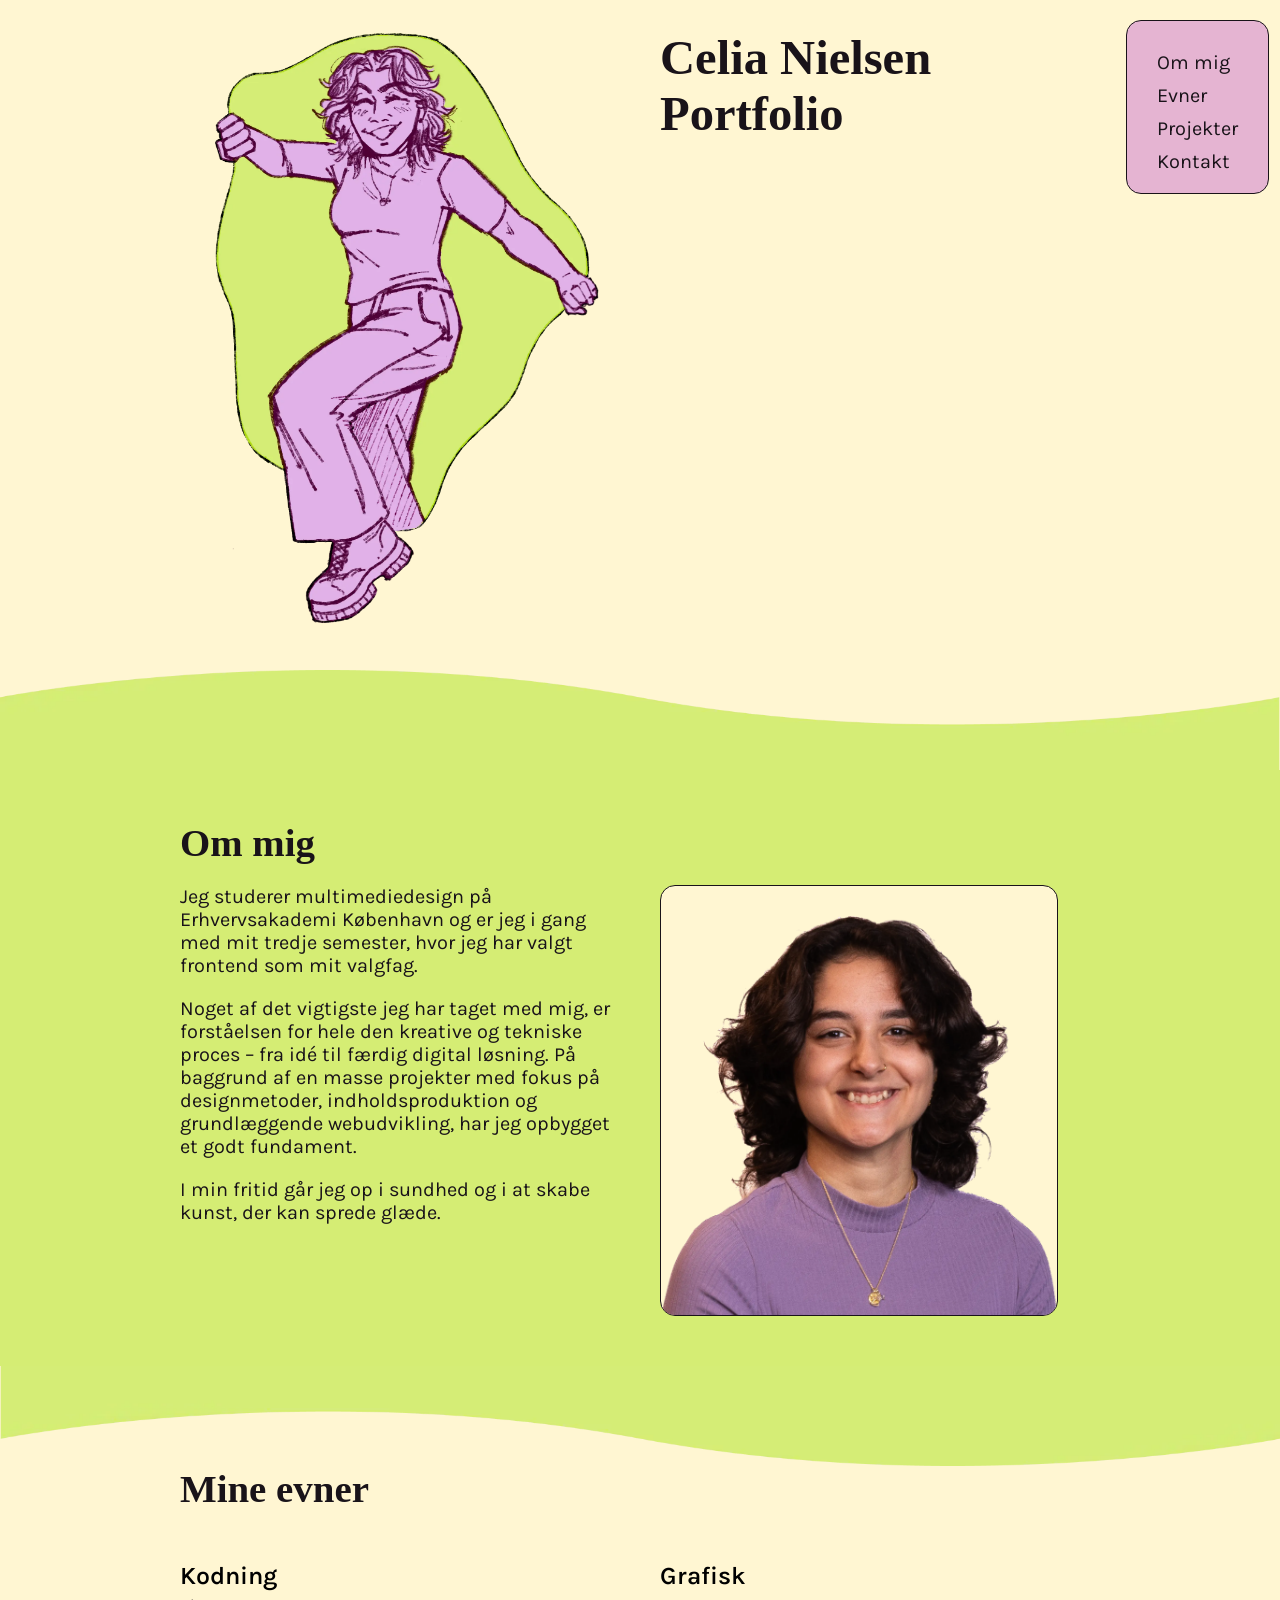
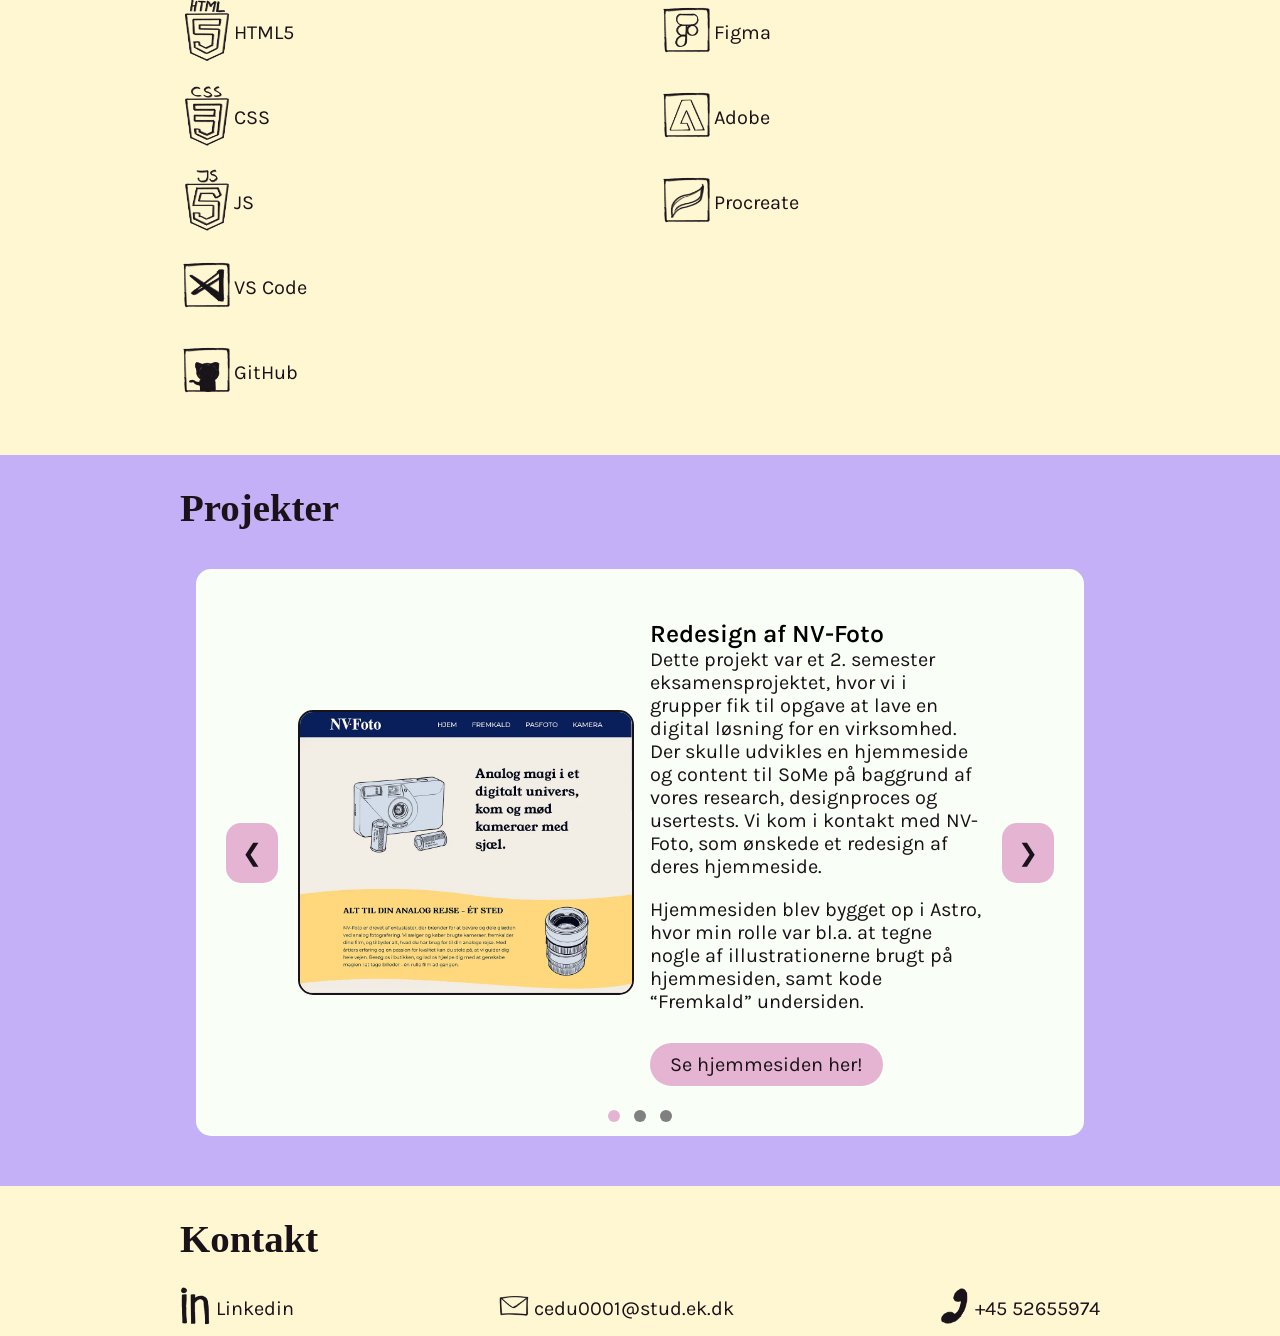
==== commit 50563aa8: "whoops" ====
--- a/index.html
+++ b/index.html
@@ -232,7 +232,7 @@
             <div class="flex">
                 <a href="https://www.linkedin.com/in/celia-nielsen-b42b8434a/" target="_blank"><span><img src="assets/linkedin-icon.webp" class="icon-img" alt="Linkedin ikon"></span>Linkedin</a>
                 <p><span><img src="assets/mail-icon.webp" class="icon-img" alt="Email ikon"></span>cedu0001@stud.ek.dk</p>
-                <p><span><img src="assets/phone-icon.webp" class="icon-img" alt="Telefon ikon"></span>45+ 52655974</p>
+                <p><span><img src="assets/phone-icon.webp" class="icon-img" alt="Telefon ikon"></span>+45 52655974</p>
             </div>
     </footer>
 
--- a/css/general.css
+++ b/css/general.css
@@ -1,10 +1,3 @@
-* {
-	margin: 0;
-	padding: 0;
-	list-style: none;
-	text-decoration: none;
-}
-
 :root {
 	--bg-color: #fff6d2;
 	--text-color: #191319;
@@ -13,6 +6,26 @@
     --light-p: #C3B0F6;
     --dark-p: #9B8BC7;
 	--light-pur-pink: #E5B4D2;
+
+	--step--1: clamp(0.9375rem, 0.9136rem + 0.1064vw, 1rem);
+	--step-0: clamp(1.125rem, 1.0771rem + 0.2128vw, 1.25rem);
+	--step-1: clamp(1.35rem, 1.2686rem + 0.3617vw, 1.5625rem);
+	--step-2: clamp(1.62rem, 1.4924rem + 0.567vw, 1.9531rem);
+	--step-3: clamp(1.944rem, 1.7535rem + 0.8466vw, 2.4414rem);
+	--step-4: clamp(2.3328rem, 2.0575rem + 1.2238vw, 3.0518rem);
+
+	--space-xs: clamp(0.875rem, 0.8511rem + 0.1064vw, 0.9375rem);
+	--space-s: clamp(1.125rem, 1.0771rem + 0.2128vw, 1.25rem);
+ 	--space-m: clamp(1.6875rem, 1.6157rem + 0.3191vw, 1.875rem);
+	--space-l: clamp(2.25rem, 2.1543rem + 0.4255vw, 2.5rem);
+	--space-xl: clamp(3.375rem, 3.2314rem + 0.6383vw, 3.75rem);
+}
+
+* {
+	margin: 0;
+	padding: 0;
+	list-style: none;
+	text-decoration: none;
 }
 
 @font-face {
@@ -30,140 +43,59 @@
   src: url(../fonts/Karla-SemiBold.ttf);
 }
 
-/* fonte og str. for tekst */
-
-h1, h2{
-	font-family: gamja;
-}
-
-p, a{
-	font-family: karla-r;
-	font-size: 4.2vh;
-}
-
-.ul-desk a{
-	font-family: karla-r;
-	font-size: 3.5vh;
-}
-
-h3{
-	font-family: karla-sb;
-	font-size: 5vh;
-}
-
-h1{
-	font-size: 13vh;
-}
-
-h2{
-	font-size: 10vh;
-}
-
-h1,h2,p,a{
-	color: var(--text-color);
-	overflow-wrap: break-word;
-	hyphens: auto;
-}
-
-a{
-	cursor: pointer;
-}
-
 body {
 	background-color: var(--bg-color);
 }
 
-p{
-	margin-bottom: 15px;
-}
-
-.slideshow-container {
-	position: relative; 
-	margin: auto; 
-	overflow: hidden; 
-	display: grid;
-	grid-template-columns: auto 1fr auto; 
-	align-items: center;
-	background-color: var(--green-gray);
-    margin-bottom: 50px;
-    border-radius: 15px;
-	padding: 20px;
-}
-
-/* --------- SLIDES --------- */
-.slide {
-	display: none; 
-	grid-column: 2; 
-}
-
-
-.on {
-	display: flex; 
-	justify-content: center; 
-	align-items: center; 
-}
-
-/* --------- LAYOUT FOR TEKST & BILLEDE --------- */
-
-
-.slide-content h3,
-.slide-content p {
-	color: rgb(0, 0, 0);
-}
-
-/* --------- CTA KNAP --------- */
-.cta {
-	display: inline-block;
-	margin-top: 10px; 
-	padding: 10px 20px; 
-	background-color: var(--light-pur-pink); 
-	color: var(--text-color); 
-	font-size: 24px;
-	border-radius: 45px; 
-}
-
-/* --------- NAVIGATIONSPILE --------- */
-.prev,
-.next {
-	background-color: var(--light-pur-pink);
-	color: var(--text-color); 
-	font-size: 20px; 
-	padding: 10px; 
-	border: none; 
-	cursor: pointer; 
-    border-radius: 15px;
-}
-
-/* --------- INDIKATORPRIKKER --------- */
-
-.slideshow-indicators {
-    display: flex;
-    justify-content: center;
-    padding: 10px 0;
-    position: absolute;
-    bottom: -10px;
-    left: 0;
-    right: 0;
-}
-
-.dot {
-    height: 12px;
-    width: 12px;
-    margin: 0 5px;
-    background-color: gray;
-    border-radius: 50%;
-    display: inline-block;
-    cursor: pointer;
-}
-
-.dot.on {
-    background-color: var(--light-pur-pink);
-}
-
-
-
-/* computer/ desktop */
-@media (min-width: 800px) {
+  html,
+  body {
+    margin: 0;
+    width: 100%;
+    height: 100%;
+
+/* fonte og str. for tekst */
+
+		h1, h2{
+			font-family: gamja;
+		}
+
+		p, a{
+			font-family: karla-r;
+			font-size: var(--step-0);
+		}
+
+		h3{
+			font-family: karla-sb;
+			font-size: var(--step-1);
+		}
+
+		h2{
+			font-size: var(--step-3);
+			margin-bottom: var(--space-s);
+		}
+
+		h1{
+			font-size: var(--step-4);
+		}
+
+		h1,h2,p,a{
+			color: var(--text-color);
+			overflow-wrap: break-word;
+			hyphens: auto;
+		}
+
+		a{
+			cursor: pointer;
+		}
+
+		p{
+			margin-bottom: var(--space-s);
+		}
+  }
+
+
+
+
 
 .ul-desk {
         margin-right: auto; 
@@ -194,9 +126,9 @@
         border-radius: 5px;
     }
 
-	
-}
-
+.off-screen-menu {
+    display: none;
+}
 
 .container, #wave{
     margin: auto 180px;
@@ -205,9 +137,6 @@
     justify-content: flex-start;
 }
 
-.off-screen-menu {
-    display: none;
-}
 
 /* om mig */
 
@@ -226,7 +155,6 @@
 	display: block;
 	border: 1.9px solid var(--text-color);
 }
-
 
 /* --------- SLIDESHOW CONTAINER --------- */
 .slideshow-container {
@@ -242,21 +170,24 @@
     max-width: 1200px;
     min-height: 400px;
     width: 90%;
+	padding: var(--space-m);
 }
 
 /* --------- SLIDES --------- */
 .slide {
-    display: none;
-    grid-column: 2;
-}
+	display: none; 
+	grid-column: 2; 
+}
+
 
 .on {
-    display: flex;
-    justify-content: center;
-    align-items: center;
+	display: flex; 
+	justify-content: center; 
+	align-items: center; 
 }
 
 /* --------- LAYOUT FOR TEKST & BILLEDE --------- */
+
 .slide-content {
     display: grid;
     grid-template-columns: 1fr 1fr;
@@ -266,15 +197,6 @@
     width: 100%;
 }
 
-.slide-content h3 {
-    font-size: clamp(18px, 2.5vw, 32px);
-    color: rgb(0, 0, 0);
-}
-
-.slide-content p {
-    font-size: clamp(14px, 1.5vw, 20px);
-    color: rgb(0, 0, 0);
-}
 
 /* Billede styling */
 .slide img{
@@ -293,13 +215,12 @@
 
 /* --------- CTA KNAP --------- */
 .cta {
-    display: inline-block;
-    margin-top: 10px;
-    padding: 10px 20px;
-    background-color: var(--light-pur-pink);
-    color: var(--text-color);
-    border-radius: 45px;
-	font-size: 24px;
+	display: inline-block;
+	margin-top: 10px; 
+	padding: 10px 20px; 
+	background-color: var(--light-pur-pink); 
+	color: var(--text-color); 
+	border-radius: 45px; 
 }
 
 .cta:hover, .next:hover, .prev:hover{
@@ -329,12 +250,18 @@
 }
 
 /* --------- INDIKATORPRIKKER --------- */
+
 .slideshow-indicators {
     display: flex;
     justify-content: center;
     margin-top: 10px;
     padding-bottom: 20px;
     grid-column: 1 / -1;
+	padding: var(--space-s) 0;
+    position: absolute;
+    bottom: -10px;
+    left: 0;
+    right: 0;
 }
 
 .dot {
@@ -348,30 +275,41 @@
 }
 
 
-
-
+.dot.on {
+    background-color: var(--light-pur-pink);
+}
+
+
+/* kontakt */
+
+.footer-style{
+    margin-top: var(--space-m);
+	margin-bottom: var(--space-l);
+}
+
+.flex {
+    display: flex;
+    justify-content: space-between;
+    align-items: center;
+    flex-wrap: wrap;
+}
+
+.flex a, .flex p {
+    display: flex; 
+    align-items: center;
+    margin: 5px 0;
+}
+
+.icon-img {
+    height: 40px;
+    max-width: 40px;
+    margin-right: 5px;
+}
 
 
 /* mobil */
 @media (max-width: 800px) {
 	
-	h1{
-		font-size: 40px;
-	}
-
-	h2{
-		font-size: 36px;
-	}
-
-	h3{
-		font-size: 24px;
-	}
-
-	a, p{
-		font-size: 20px;
-	}
-
-
 	.container, #wave{
     margin: 10px 60px;
     display: flex;
@@ -384,12 +322,11 @@
 		margin-left: 88%;
         background-color: var(--light-pur-pink);
         position: fixed;
-        z-index: 1000;
-        height: 50px;
-        width: 50px;
+        z-index: 7;
         border-radius: 15px;
         top: 20px;
         right: 20px;
+		padding: 25px;
         display: flex;
         align-items: center;
     }
@@ -399,7 +336,7 @@
     }
 
     .ham-menu {
-        z-index: 1001;
+        z-index: 10;
         height: 50px;
         width: 50px;
         position: fixed;
@@ -407,6 +344,39 @@
         right: 20px;
         cursor: pointer;
     }
+
+	.ham-menu span {
+		height: 4px;
+		width: 100%;
+		background-color: var(--text-color);
+		border-radius: 25px;
+		position: absolute;
+		left: 50%;
+		top: 50%;
+		transform: translate(-50%, -50%);
+		transition: 0.3s ease;
+		z-index: 10;
+	}
+	.ham-menu span:nth-child(1) {
+		top: 25%;
+	}
+	.ham-menu span:nth-child(3) {
+		top: 75%;
+	}
+	.ham-menu.active span {
+		background-color: var(--text-color);
+	}
+	.ham-menu.active span:nth-child(1) {
+		top: 50%;
+		transform: translate(-50%, -50%) rotate(45deg);
+	}
+	.ham-menu.active span:nth-child(2) {
+		opacity: 0;
+	}
+	.ham-menu.active span:nth-child(3) {
+		top: 50%;
+		transform: translate(-50%, -50%) rotate(-45deg);
+	}
 
 	.off-screen-menu {
 		z-index: 9;
@@ -437,42 +407,7 @@
 		margin-bottom: 100px;
 	}
 
-
-
-
-
-	.ham-menu span {
-		height: 5px;
-		width: 100%;
-		background-color: var(--text-color);
-		border-radius: 25px;
-		position: absolute;
-		left: 50%;
-		top: 50%;
-		transform: translate(-50%, -50%);
-		transition: 0.3s ease;
-		z-index: 10;
-	}
-	.ham-menu span:nth-child(1) {
-		top: 25%;
-	}
-	.ham-menu span:nth-child(3) {
-		top: 75%;
-	}
-	.ham-menu.active span {
-		background-color: var(--text-color);
-	}
-	.ham-menu.active span:nth-child(1) {
-		top: 50%;
-		transform: translate(-50%, -50%) rotate(45deg);
-	}
-	.ham-menu.active span:nth-child(2) {
-		opacity: 0;
-	}
-	.ham-menu.active span:nth-child(3) {
-		top: 50%;
-		transform: translate(-50%, -50%) rotate(-45deg);
-	}
+	
 
 /* om mig - mobil */
 
@@ -533,9 +468,5 @@
 		margin-right: 20px;
 		font-size: 24px;
 	}
-
-	
-
-
-}
-
+}
+
--- a/css/style.css
+++ b/css/style.css
@@ -1,12 +1,5 @@
-
-
-h2{
-	margin-bottom: 20px;
-}
 
 /* header */
-
-
 @keyframes fadeIn {
     from { opacity: 0; }
     to { opacity: 1; }
@@ -48,33 +41,3 @@
 #projekter{
     background-color: var(--light-p);
 }
-
-/* slideshow slut */
-
-
-
-/* kontakt */
-
-.footer-style{
-    margin-top: 30px;
-	margin-bottom: 60px;
-}
-
-.flex {
-    display: flex;
-    justify-content: space-between;
-    align-items: center;
-    flex-wrap: wrap;
-}
-
-.flex a, .flex p {
-    display: flex; 
-    align-items: center;
-    margin: 5px 0;
-}
-
-.icon-img {
-    height: 40px;
-    max-width: 40px;
-    margin-right: 5px;
-}
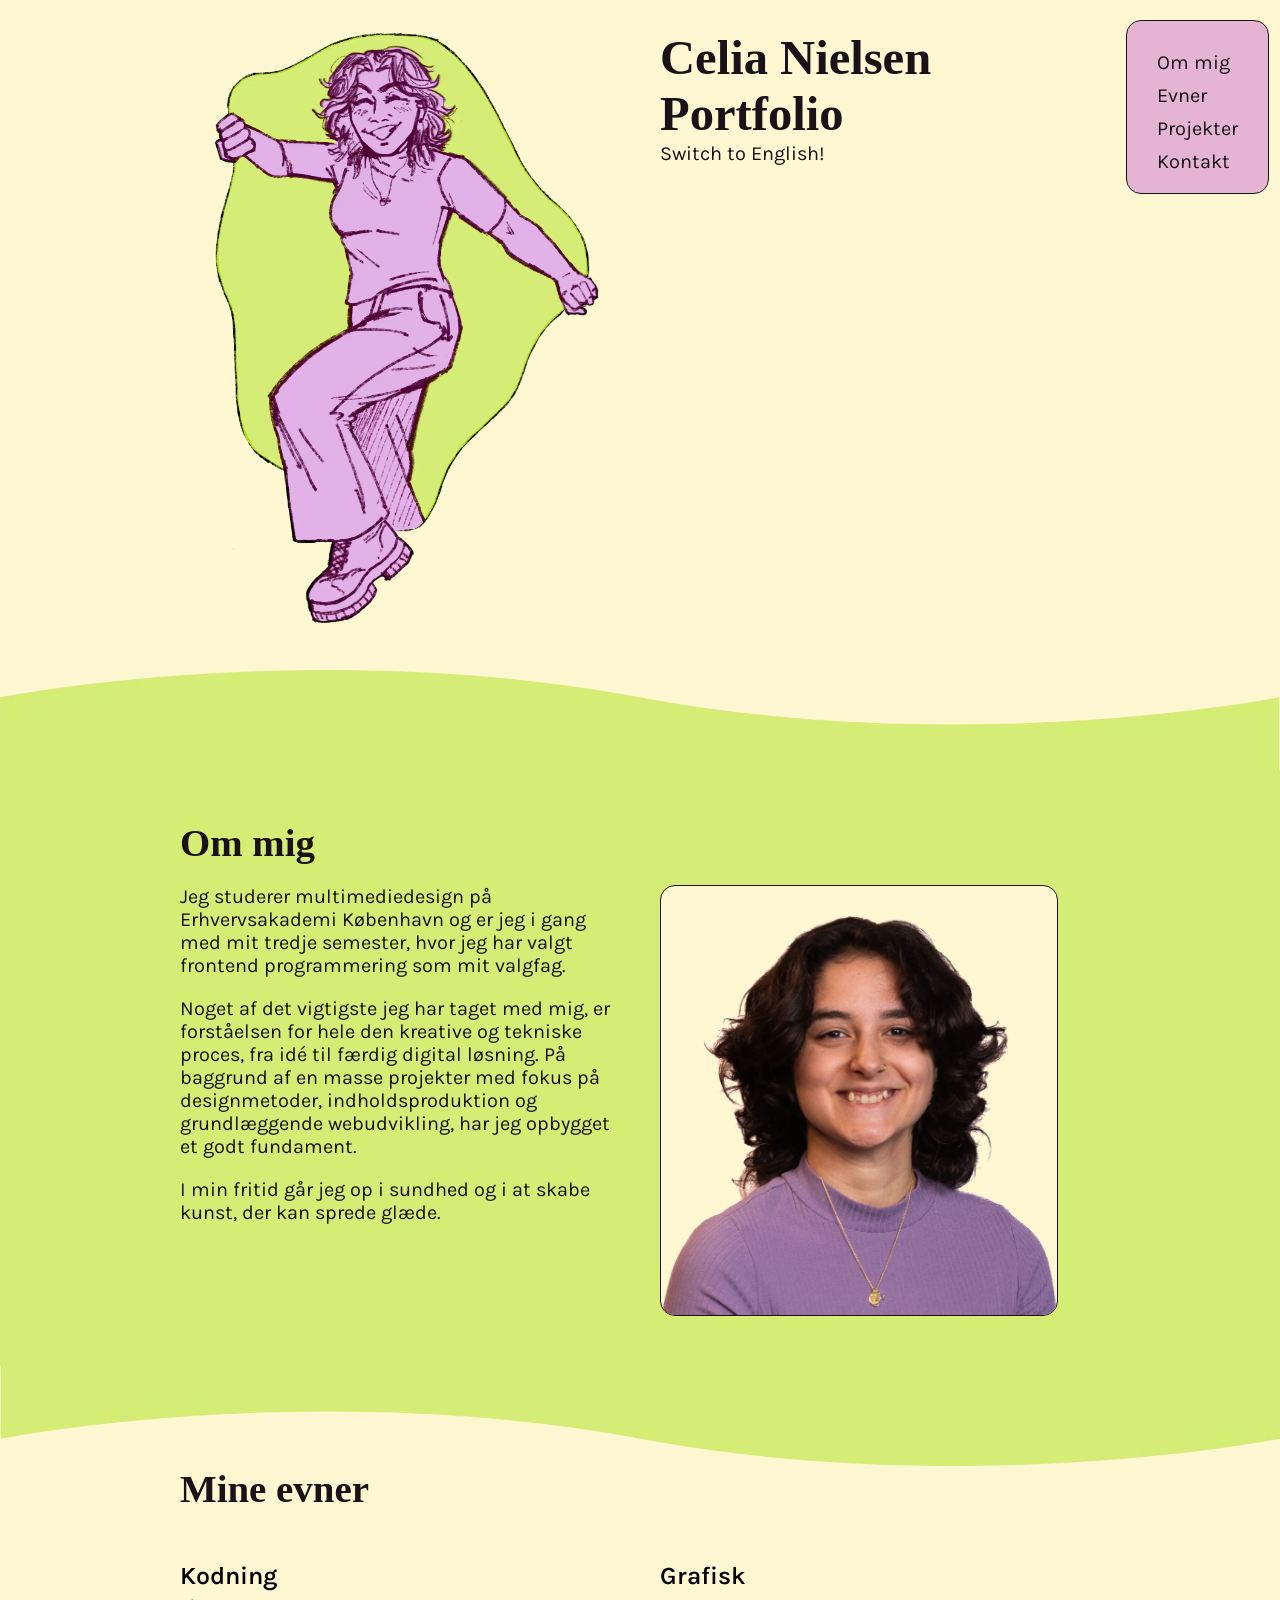
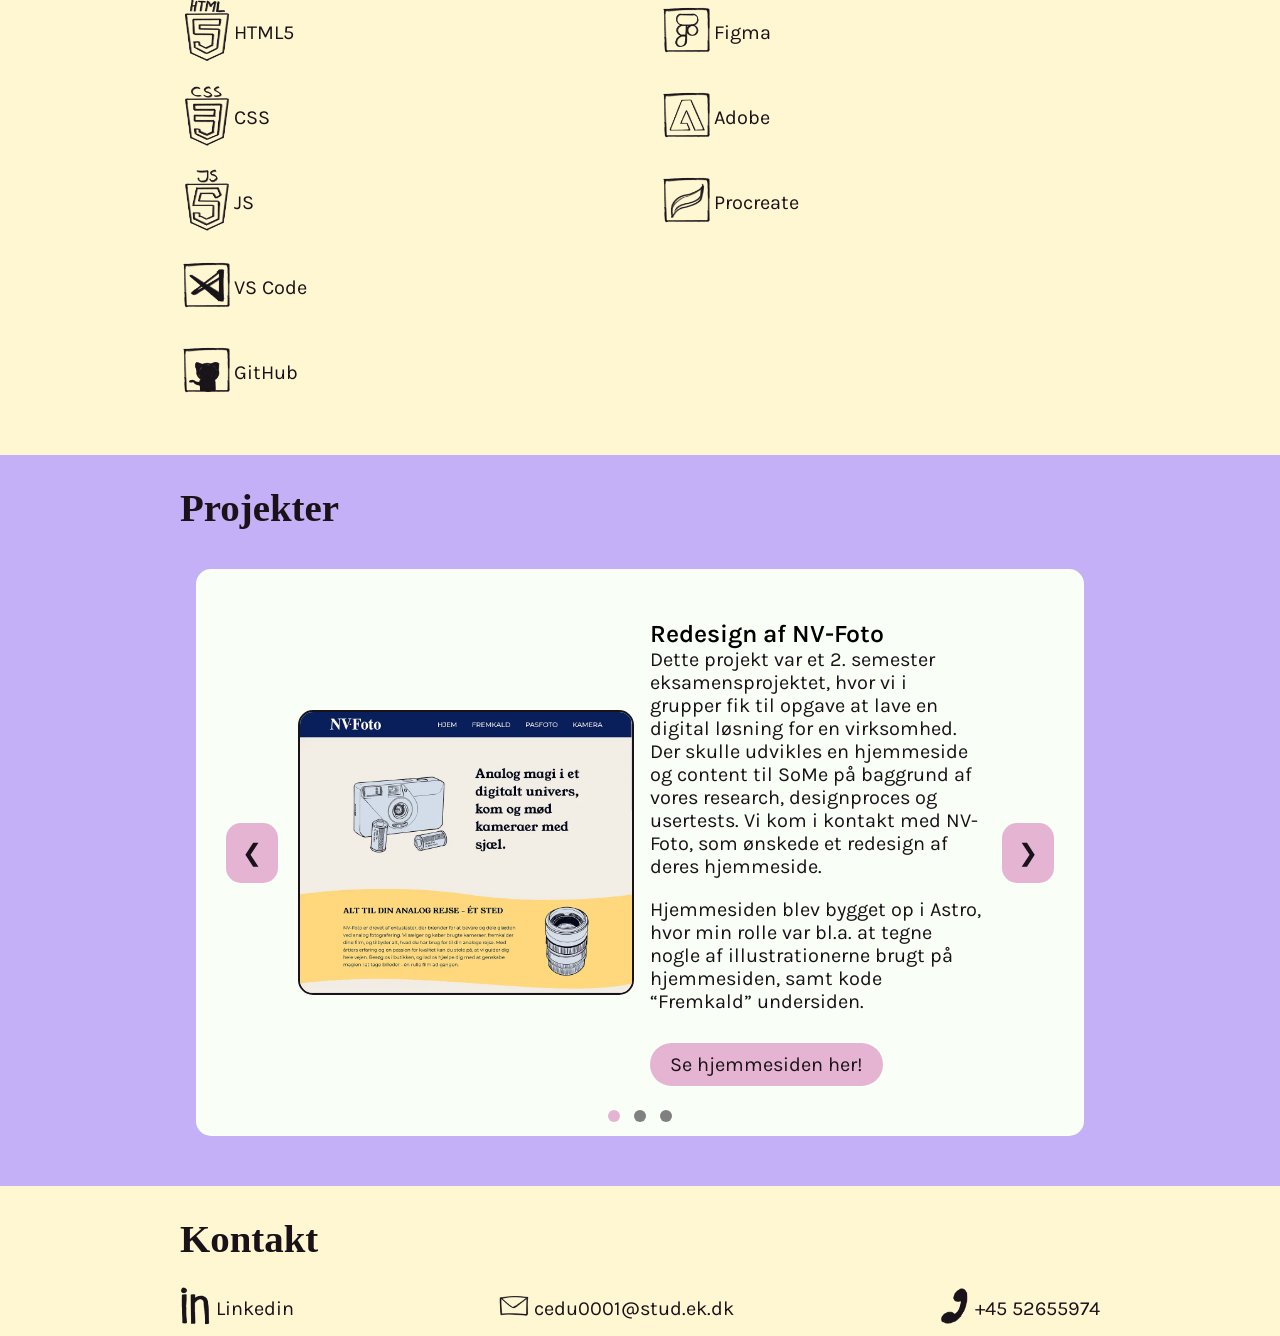
==== commit 6c6b6aa2: "fikset" ====
--- a/index.html
+++ b/index.html
@@ -24,6 +24,7 @@
             <div>
                 <h1>Celia Nielsen</h1>
                 <h1>Portfolio</h1>
+                <a href="/index-eng.html">Switch to English!</a>
             </div>
 
             
@@ -69,11 +70,11 @@
                     <div>
                         <p>
                             Jeg studerer multimediedesign på Erhvervsakademi København 
-                            og er jeg i gang med mit tredje semester, hvor jeg har valgt frontend som mit valgfag.
+                            og er jeg i gang med mit tredje semester, hvor jeg har valgt frontend programmering som mit valgfag.
                         </p>
 
                         <p>
-                            Noget af det vigtigste jeg har taget med mig, er forståelsen for hele den kreative og tekniske proces – fra idé til færdig digital løsning. 
+                            Noget af det vigtigste jeg har taget med mig, er forståelsen for hele den kreative og tekniske proces, fra idé til færdig digital løsning. 
                             På baggrund af en masse projekter med fokus på designmetoder, indholdsproduktion og grundlæggende webudvikling, har jeg opbygget et godt fundament. 
                         </p>
 
